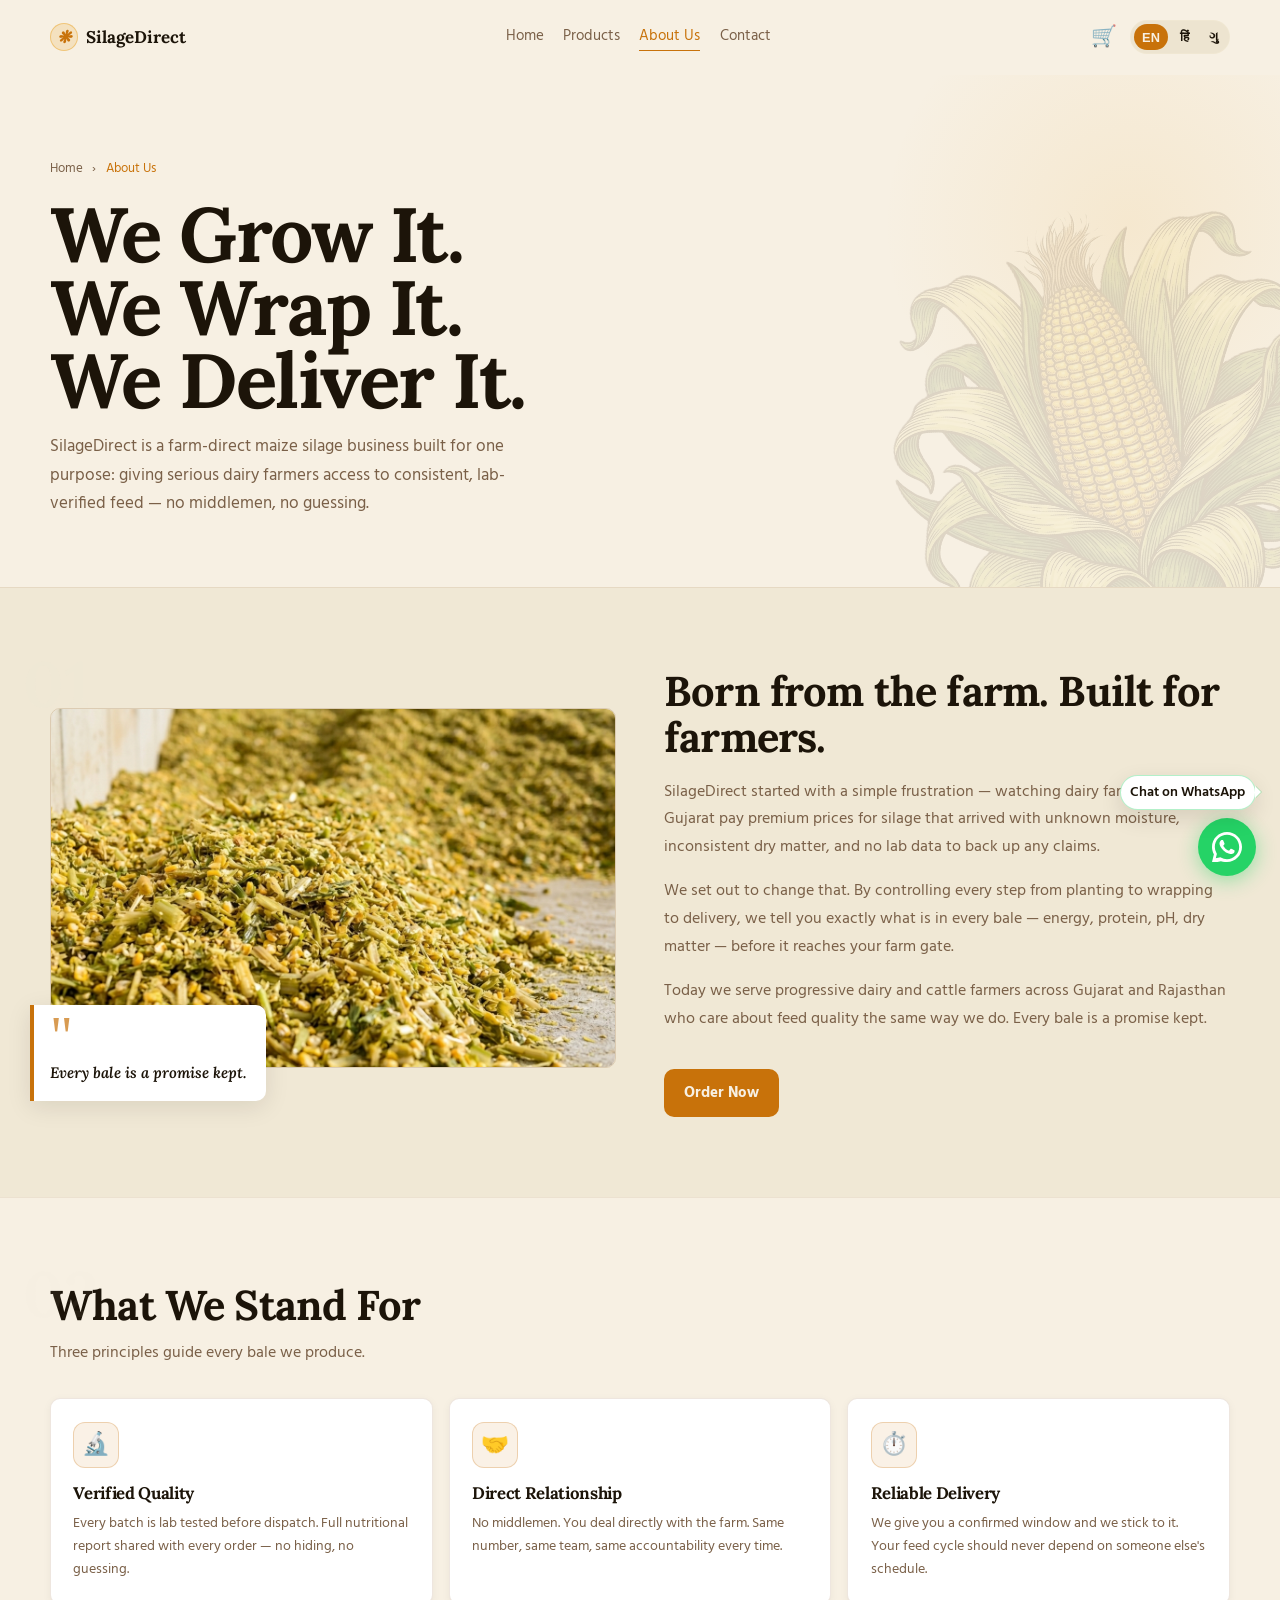
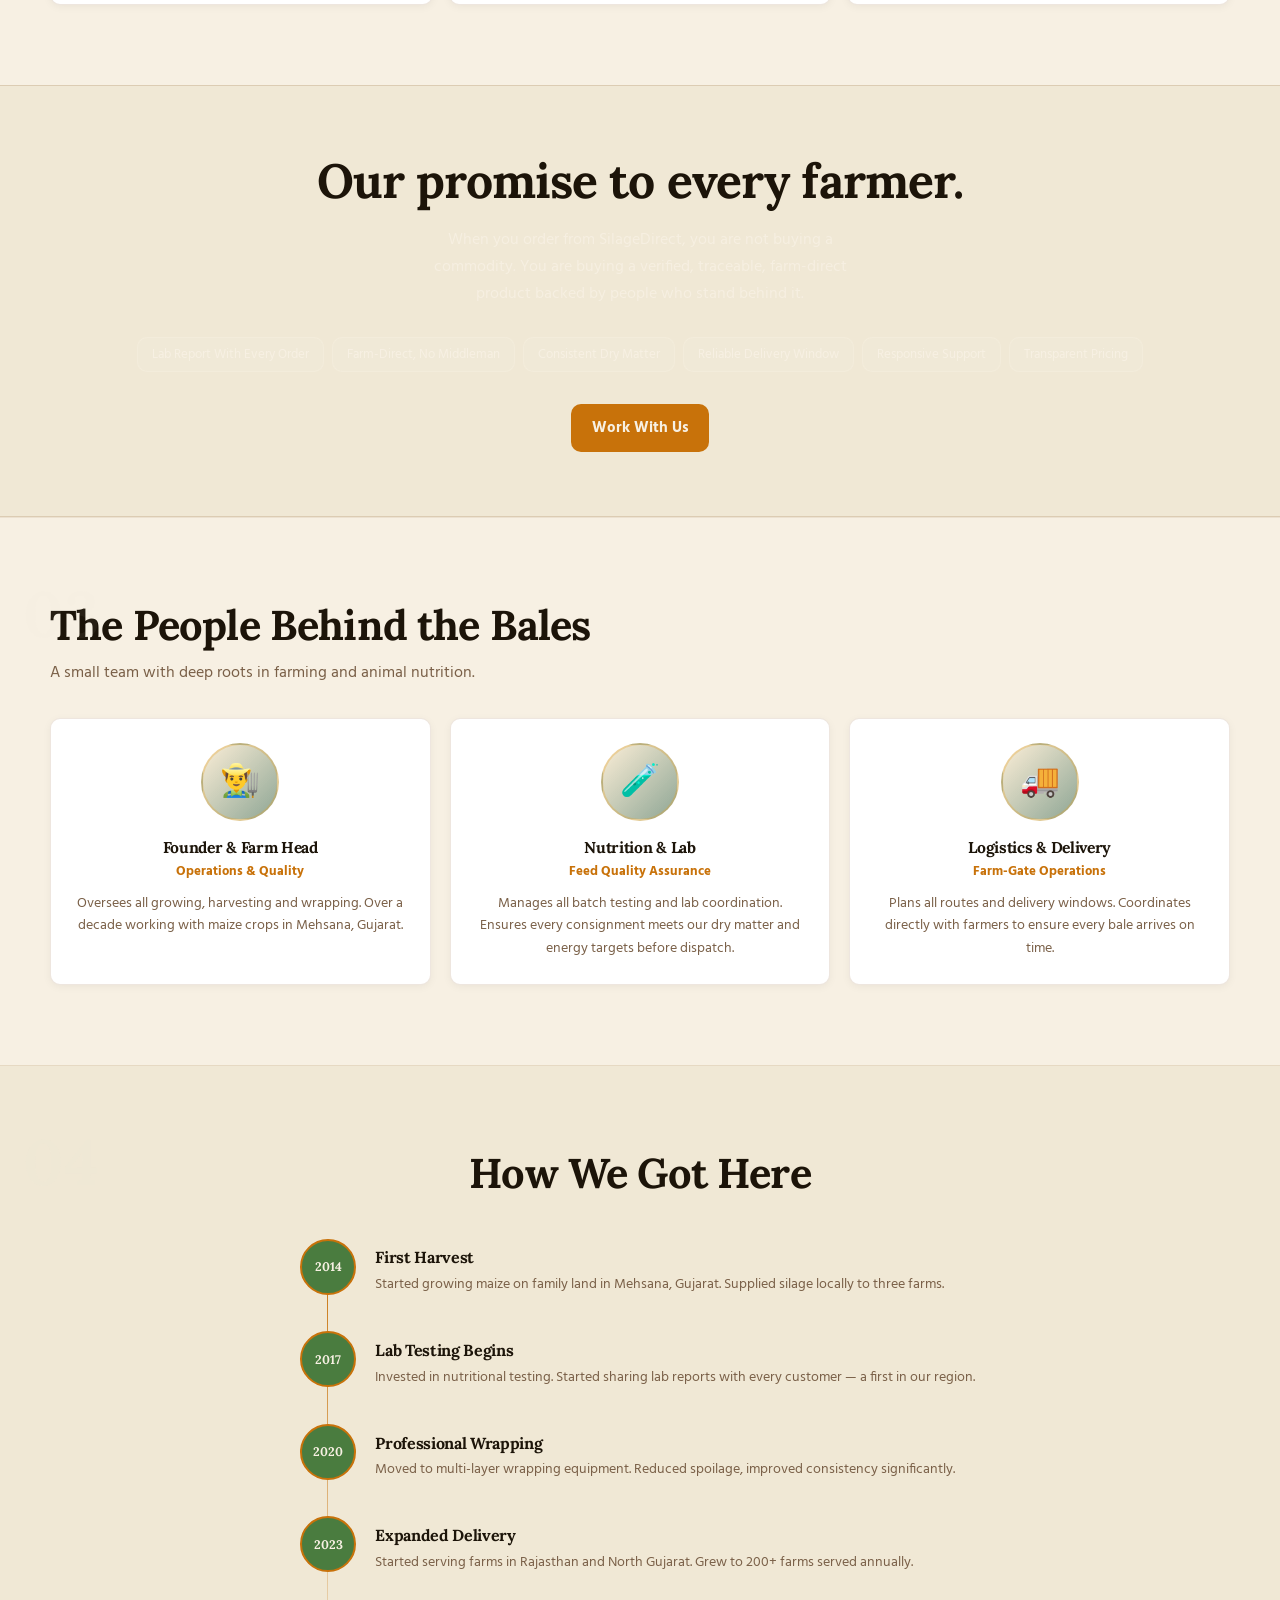
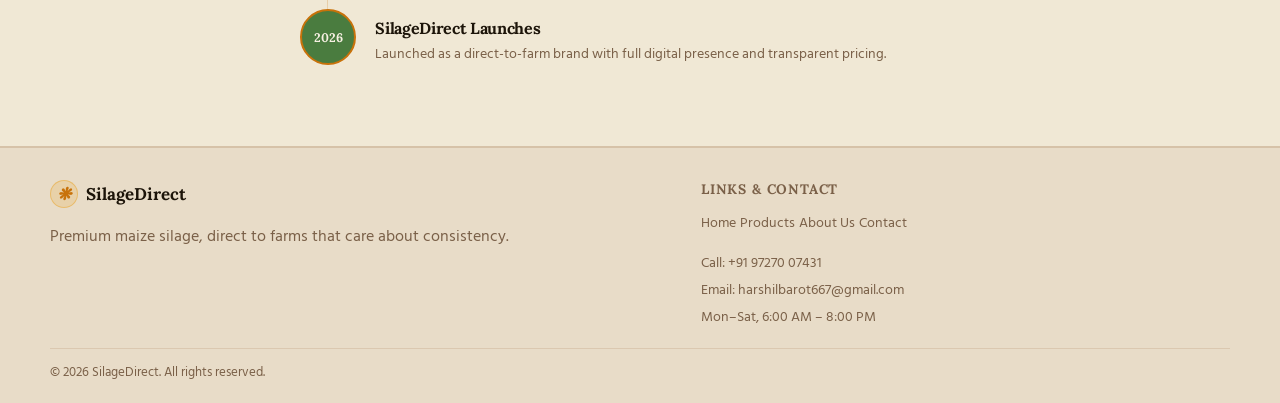
==== about.html @ 014332e2 "Initial commit - SilageDirect Phase 1" ====
﻿<!doctype html>
<html lang="en">
<head>
<meta charset="UTF-8">
<link rel="preconnect" href="https://fonts.googleapis.com">
<link rel="preconnect" href="https://fonts.gstatic.com" crossorigin>
<link href="https://fonts.googleapis.com/css2?family=Lora:wght@500;600;700&family=Hind:wght@400;500;600&family=Hind+Vadodara:wght@400;500;600&display=swap" rel="stylesheet"><meta name="viewport" content="width=device-width,initial-scale=1">
<title>About Us – SilageDirect</title>
<meta name="description" content="Learn about SilageDirect — a farm-direct maize silage brand built for serious dairy farmers in Gujarat and Rajasthan.">
<link rel="icon" type="image/svg+xml" href="data:image/svg+xml,<svg xmlns='http://www.w3.org/2000/svg' viewBox='0 0 32 32'><rect width='32' height='32' rx='8' fill='%236B3A1F'/><text y='24' x='4' font-size='22'>🌾</text></svg>">
<link rel="stylesheet" href="css/about.css">

</head>
<body class="lang-en">

<div class="wa-float">
  <span class="wa-tip-txt" id="wa-tip">Chat on WhatsApp</span>
  <a id="wa-link" href="https://wa.me/919727007431?text=Hi%2C%20I%20want%20to%20order%20maize%20silage%20bales" target="_blank" rel="noopener">
    <button class="wa-btn" aria-label="WhatsApp"><svg viewBox="0 0 24 24"><path d="M17.472 14.382c-.297-.149-1.758-.867-2.03-.967-.273-.099-.471-.148-.67.15-.197.297-.767.966-.94 1.164-.173.199-.347.223-.644.075-.297-.15-1.255-.463-2.39-1.475-.883-.788-1.48-1.761-1.653-2.059-.173-.297-.018-.458.13-.606.134-.133.298-.347.446-.52.149-.174.198-.298.298-.497.099-.198.05-.371-.025-.52-.075-.149-.669-1.612-.916-2.207-.242-.579-.487-.5-.669-.51-.173-.008-.371-.01-.57-.01-.198 0-.52.074-.792.372-.272.297-1.04 1.016-1.04 2.479 0 1.462 1.065 2.875 1.213 3.074.149.198 2.096 3.2 5.077 4.487.709.306 1.262.489 1.694.625.712.227 1.36.195 1.871.118.571-.085 1.758-.719 2.006-1.413.248-.694.248-1.289.173-1.413-.074-.124-.272-.198-.57-.347z"/><path d="M12 0C5.373 0 0 5.373 0 12c0 2.126.553 4.122 1.523 5.855L.057 23.886a.75.75 0 00.917.928l6.167-1.483A11.946 11.946 0 0012 24c6.627 0 12-5.373 12-12S18.627 0 12 0zm0 21.75a9.716 9.716 0 01-4.95-1.355l-.355-.212-3.668.882.924-3.574-.231-.368A9.718 9.718 0 012.25 12C2.25 6.615 6.615 2.25 12 2.25S21.75 6.615 21.75 12 17.385 21.75 12 21.75z"/></svg></button>
  </a>
</div>

<header class="header" id="hdr">
  <div class="container nav">
    <a href="index.html" class="logo"><i>❋</i><span>SilageDirect</span></a>
    <nav class="links">
      <a href="index.html" data-i18n="nav.home"></a>
      <a href="product.html" data-i18n="nav.products"></a>
      <a href="about.html" class="active" data-i18n="nav.about"></a>
      <a href="contact.html" data-i18n="nav.contact"></a>
    </nav>
    <a href="checkout.html" class="cart-icon" id="cart-icon">
      🛒 <span class="cart-badge" id="cart-count">0</span>
    </a>
    <div class="lang" id="lang"><button class="active">EN</button><button>हिं</button><button>ગુ</button></div>
    <button class="nav-toggle" id="nav-toggle" type="button" aria-label="Toggle menu" aria-expanded="false"
      aria-controls="mobile-nav">☰</button>
  </div>
  <nav class="mobile-nav" id="mobile-nav">
    <a href="index.html" data-i18n="nav.home"></a>
    <a href="product.html" data-i18n="nav.products"></a>
    <a href="about.html" class="active" data-i18n="nav.about"></a>
    <a href="contact.html" data-i18n="nav.contact"></a>
  </nav>
</header>

<main>
  <section class="page-hero reveal">
    <img class="about-hero-corn" src="images/Cutout2.png" alt="" aria-hidden="true">
    <div class="container">
      <div class="breadcrumb"><a href="index.html" data-i18n="nav.home"></a>&nbsp;›&nbsp;<span class="cur" data-i18n="nav.about"></span></div>
      <h1 data-i18n="a.h1"></h1>
      <p data-i18n="a.sub"></p>
    </div>
  </section>

  <section class="reveal"><span class="num">01</span>
    <div class="container story-grid">
      <div class="img-wrap">
        <img class="farm-img" src="images/Gemini_Generated_Image_jwi8fnjwi8fnjwi8.png" alt="Maize silage farm">
        <div class="pull-quote">
          <div class="pq-mark">"</div>
          <p class="pq-text" data-i18n="a.quote"></p>
        </div>
      </div>
      <div class="story-text">
        <h2 data-i18n="a.storyT"></h2>
        <p data-i18n="a.s1"></p>
        <p data-i18n="a.s2"></p>
        <p data-i18n="a.s3"></p>
        <a href="contact.html" class="btn primary" style="margin-top:1.2rem" data-i18n="a.storyCta"></a>
      </div>
    </div>
  </section>

  <section class="reveal"><span class="num">02</span>
    <div class="container">
      <div style="margin-bottom:2rem"><h2 style="font-size:clamp(1.7rem,4vw,2.6rem)" data-i18n="a.valT"></h2><p style="color:var(--muted);margin-top:.55rem" data-i18n="a.valS"></p></div>
      <div class="vgrid" id="vals"></div>
    </div>
  </section>

  <section class="promise-band reveal">
    <div class="container">
      <h2 data-i18n="a.promT"></h2>
      <p data-i18n="a.promS"></p>
      <div class="pills" id="pills"></div>
      <a href="contact.html" class="btn primary" data-i18n="a.promCta"></a>
    </div>
  </section>

  <section class="reveal"><span class="num">03</span>
    <div class="container">
      <div style="margin-bottom:2rem"><h2 style="font-size:clamp(1.7rem,4vw,2.6rem)" data-i18n="a.teamT"></h2><p style="color:var(--muted);margin-top:.55rem" data-i18n="a.teamS"></p></div>
      <div class="tgrid" id="team"></div>
    </div>
  </section>

  <section class="reveal"><span class="num">04</span>
    <div class="container">
      <div style="margin-bottom:2.5rem;text-align:center"><h2 style="font-size:clamp(1.7rem,4vw,2.6rem)" data-i18n="a.milT"></h2></div>
      <div class="tl-wrap" id="tl"></div>
    </div>
  </section>
</main>

<footer class="reveal">
  <div class="container fgrid">
    <div><a href="index.html" class="logo"><i>❋</i><span>SilageDirect</span></a><p class="ftag" data-i18n="f.tag"></p></div>
    <div>
      <h4 style="font-family:var(--h);font-size:.86rem;color:var(--muted);text-transform:uppercase;letter-spacing:.06em;margin:0 0 .7rem" data-i18n="f.t"></h4>
      <div class="flinks">
        <a href="index.html" data-i18n="nav.home"></a>
        <a href="product.html" data-i18n="nav.products"></a>
        <a href="about.html" data-i18n="nav.about"></a>
        <a href="contact.html" data-i18n="nav.contact"></a>
      </div>
      <div class="fct" style="margin-top:1rem">
        <a href="tel:+919727007431" data-i18n="f.call"></a>
        <a href="mailto:harshilbarot667@gmail.com" data-i18n="f.mail"></a>
        <span data-i18n="f.h"></span>
      </div>
    </div>
  </div>
  <div class="container copy" data-i18n="f.c"></div>
</footer>

<script type="module" src="js/cart.js"></script>
<script type="module" src="js/about.js"></script>
</body>
</html>
---- css/about.css ----
:root {
  --bg: #F7F0E3;
  --lime: #C8720A;
  --cream: #1C1409;
  --forest: #4A7C3F;
  --card: #EDE4D0;
  --muted: #7A6048;
  --line: rgba(139,90,43,.2);
  --h: "Lora", serif;
  --b: "Hind", sans-serif;
}
body.lang-hi { --b: "Hind", sans-serif; --h: "Hind", sans-serif; }
body.lang-gu { --b: "Hind Vadodara", sans-serif; --h: "Hind Vadodara", sans-serif; }
html, body {
  margin: 0;
  background: var(--bg);
  color: var(--cream);
  font-family: var(--b);
  scroll-behavior: smooth;
}
*{box-sizing:border-box}h1,h2,h3{font-family:var(--h);margin:0;letter-spacing:-.02em}a{text-decoration:none;color:inherit}
.container{width:min(1180px,calc(100% - 2rem));margin:auto}
.header{position:sticky;top:0;z-index:40;border-bottom:1px solid transparent;transition:.25s}
.header.scrolled { background: rgba(247,240,227,.95); backdrop-filter: none; border-color: rgba(139,90,43,.2); box-shadow: 0 2px 12px rgba(28,20,9,.08); }
.nav{min-height:74px;display:grid;grid-template-columns:auto 1fr auto auto;gap:.8rem;align-items:center}
.logo{display:flex;gap:.5rem;align-items:center;font:700 1.06rem var(--h)}
.logo i{width:28px;height:28px;border-radius:50%;display:grid;place-items:center;background:rgba(232,160,32,.18);border:1px solid rgba(232,160,32,.45);color:var(--lime)}
.links{display:flex;justify-content:center;gap:1.2rem;color:var(--muted);font-size:.94rem}
.links a:hover{color:var(--lime)}.links a.active{color:var(--lime);border-bottom:1px solid var(--lime);padding-bottom:2px}
.lang{display:flex;gap:.2rem;padding:.2rem;border:1px solid rgba(250,240,215,.2);border-radius:999px;background: var(--card)}
.lang button{border:0;background:transparent;color:var(--cream);font-weight:700;font-size:.8rem;padding:.32rem .52rem;border-radius:999px;cursor:pointer}
.lang .active{background:var(--lime);color:var(--bg)}
.nav-toggle{display:none;border:1px solid rgba(139,90,43,.2);background:rgba(255,255,255,.04);color:#1C1409;width:40px;height:40px;border-radius:8px;cursor:pointer;font-size:1.2rem;line-height:1}
.mobile-nav {
  display: none;
  background: rgba(247,240,227,.98);
  border-top: 2px solid rgba(139,90,43,.15);
  box-shadow: 0 8px 20px rgba(28,20,9,.1);
}

.btn{border-radius: 10px;padding:.7rem 1.2rem;font-weight:700;border:1px solid transparent;display:inline-flex;gap:.3rem;align-items:center;transition:.22s;cursor:pointer;font-family:var(--b);font-size:.95rem}
.btn.primary{background:var(--lime);color:var(--bg)}.btn.primary:hover{background:transparent;color:var(--lime);border-color:var(--lime)}
.btn.wa{background:#25D366;color:#fff;border-color:#25D366}.btn.wa:hover{background:transparent;color:#25D366}
section{padding:5rem 0;position:relative}
section + section{border-top:1px solid rgba(139,90,43,.1)}
section:not(.page-hero):not(.cta-band):nth-child(even){background:#F0E8D5}
section:not(.page-hero):not(.cta-band):nth-child(odd){background:var(--bg)}
section.page-hero + section{border-top:1px solid rgba(139,90,43,.1)}
section.cta-band{border-top:0;border-bottom:0}
.reveal{opacity:0;transform:translateY(24px);transition:opacity .6s,transform .6s}.reveal.in{opacity:1;transform:none}
.fade{opacity:.2;transition:opacity .3s}
.num{position:absolute;left:max(.5rem,calc((100vw - 1180px)/2 - 1.7rem));top:4rem;color:rgba(245,237,214,.06);font:700 clamp(2rem,5vw,4.5rem)/1 var(--h)}
.breadcrumb{display:flex;gap:.4rem;align-items:center;color:var(--muted);font-size:.84rem;margin-bottom:1.2rem}
.breadcrumb a:hover{color:var(--lime)}.breadcrumb .cur{color:var(--lime)}

/* HERO */
.page-hero{padding:5.2rem 0 3.2rem;overflow:hidden;position:relative}
.page-hero::after{content:"";position:absolute;right:-100px;top:-100px;width:500px;height:500px;border-radius:50%;background:radial-gradient(circle,rgba(232,160,32,.1),transparent 70%);pointer-events:none}
.page-hero .container{position:relative;z-index:2}
.page-hero h1{font-size:clamp(2.8rem,6vw,5rem);line-height:.95;max-width:14ch;white-space:pre-line}
.page-hero h1 em{color:var(--lime);font-style:normal}
.page-hero p{margin-top:1rem;color:var(--muted);max-width:54ch;line-height:1.7;font-size:1.05rem}
.about-hero-corn{
  position:absolute;
  right:-90px;
  bottom:-110px;
  width:520px;
  height:520px;
  object-fit:contain;
  opacity:.14;
  transform:rotate(-16deg);
  pointer-events:none;
  z-index:1;
}

/* STORY */
.story-grid{display:grid;grid-template-columns:1fr 1fr;gap:3rem;align-items:center}
.farm-img{width:100%;height:360px;object-fit:cover;border-radius: 10px;border:1px solid var(--line)}
.img-wrap{position:relative}

/* Pull Quote */
.pull-quote {
  position: absolute;
  bottom: -24px;
  left: -20px;
  background: #fff;
  border-left: 4px solid #C8720A;
  border-radius: 0 10px 10px 0;
  padding: 1rem 1.2rem 1rem 1rem;
  max-width: 260px;
  box-shadow: 0 6px 24px rgba(28,20,9,.1);
}

.pq-mark {
  font-family: Georgia, serif;
  font-size: 3.5rem;
  color: #C8720A;
  line-height: .6;
  margin-bottom: .5rem;
  opacity: .7;
}

.pq-text {
  font-family: var(--h);
  font-size: .95rem;
  font-weight: 600;
  color: #1C1409;
  line-height: 1.5;
  margin: 0;
  font-style: italic;
}
.story-text h2{font-size:clamp(1.8rem,3.5vw,2.6rem);line-height:1.1;margin-bottom:1.2rem}
.story-text h2 em{color:var(--lime);font-style:normal}
.story-text p{color:var(--muted);line-height:1.8;margin-bottom:1rem;font-size:.97rem}

/* VALUES */
.vgrid{display:grid;grid-template-columns:repeat(3,1fr);gap:1rem}
.vcard{background:#fff;border:1px solid rgba(139,90,43,.15);box-shadow:0 2px 8px rgba(28,20,9,.05);border-radius: 10px;padding:1.4rem;transition:.22s}
.vcard:hover { border-color: var(--lime); }
.vicon{width:46px;height:46px;border-radius:12px;background:rgba(200,114,10,.1);border:1px solid rgba(200,114,10,.25);display:grid;place-items:center;font-size:1.4rem;margin-bottom:.9rem}
.vcard h3{font-size:1.05rem;margin-bottom:.5rem}
.vcard p{color:var(--muted);font-size:.9rem;line-height:1.6;margin:0}

/* PROMISE */
.promise-band{background:#4A7C3F;border-top:1px solid var(--line);border-bottom:1px solid var(--line);padding:4rem 0;text-align:center}
.promise-band h2{font-size:clamp(1.8rem,4vw,3rem);margin:0 auto 1rem}
.promise-band h2 em{color:var(--lime);font-style:normal}
.promise-band p { color: rgba(247,240,227,.85); max-width: 50ch; margin: 0 auto 1.8rem; line-height: 1.7; }
.pills{display:flex;flex-wrap:wrap;gap:.55rem;justify-content:center;margin-bottom:2rem}
.pill{padding:.38rem .85rem;border-radius: 10px;border:1px solid rgba(247,240,227,.3);color:#F7F0E3;font-size:.83rem;background:rgba(247,240,227,.12)}

/* TEAM */
.tgrid{display:grid;grid-template-columns:repeat(3,1fr);gap:1.2rem}
.tcard{background:#fff;border:1px solid rgba(139,90,43,.15);box-shadow:0 2px 8px rgba(28,20,9,.05);border-radius: 10px;padding:1.5rem;text-align:center;transition:.22s}
.tcard:hover { border-color: var(--lime); }
.avatar{width:78px;height:78px;border-radius:50%;margin:0 auto 1rem;display:grid;place-items:center;font-size:2rem;background:linear-gradient(135deg,rgba(232,160,32,.18),rgba(30,77,43,.5));border:2px solid rgba(232,160,32,.3)}
.tcard h3{font-size:.98rem;margin-bottom:.25rem}
.tcard .role{color:var(--lime);font-size:.8rem;font-weight:700;margin-bottom:.7rem}
.tcard p{color:var(--muted);font-size:.86rem;line-height:1.6;margin:0}

/* TIMELINE */
.tl-wrap{max-width:680px;margin:0 auto;position:relative}
.tl-wrap::before{content:"";position:absolute;left:27px;top:8px;bottom:8px;width:1px;background:linear-gradient(to bottom,var(--lime),rgba(200,114,10,.1))}
.titem{display:grid;grid-template-columns:56px 1fr;gap:1.2rem;padding-bottom:2.2rem}
.titem:last-child{padding-bottom:0}
.tyear{width:56px;height:56px;border-radius:50%;background:#4A7C3F;border:2px solid var(--lime);display:grid;place-items:center;font:700 .78rem/1.2 var(--h);color:#F7F0E3;position:relative;z-index:1;text-align:center}
.tcontent{padding-top:.55rem}
.tcontent h3{font-size:1rem;margin-bottom:.35rem}
.tcontent p{color:var(--muted);font-size:.9rem;line-height:1.6;margin:0}

/* WA FLOAT */
.wa-float{position:fixed;bottom:1.5rem;right:1.5rem;z-index:999;display:flex;flex-direction:column;align-items:flex-end;gap:.5rem}
.wa-btn{width:58px;height:58px;border-radius:50%;background:#25D366;border:none;cursor:pointer;display:grid;place-items:center;box-shadow:0 4px 20px rgba(37,211,102,.45);transition:.25s;animation:pulse-wa 2.5s ease infinite}
.wa-btn:hover{transform:scale(1.1);box-shadow:0 6px 28px rgba(37,211,102,.65)}
.wa-btn svg{width:30px;height:30px;fill:#fff}
.wa-tip-txt{
  background:#ffffff;
  color:#1C1409;
  border:1px solid rgba(37,211,102,.35);
  box-shadow:0 8px 22px rgba(28,20,9,.12);
  padding:.38rem .6rem;
  border-radius:999px;
  font-size:.85rem;
  font-weight:600;
  position:relative;
}
.wa-tip-txt::after{
  content:"";
  position:absolute;
  right:-6px;
  top:50%;
  transform:translateY(-50%);
  border-width:6px 0 6px 6px;
  border-style:solid;
  border-color:transparent transparent transparent #ffffff;
  filter:drop-shadow(1px 0 0 rgba(37,211,102,.35));
}
.wa-float:hover .wa-tip-txt{background:#f3fff7;border-color:rgba(37,211,102,.55)}
@keyframes pulse-wa{0%,100%{box-shadow:0 4px 20px rgba(37,211,102,.45)}50%{box-shadow:0 4px 28px rgba(37,211,102,.75),0 0 0 8px rgba(37,211,102,.1)}}

/* FOOTER */
footer { border-top: 2px solid rgba(139,90,43,.2); background: #E8DCC8; padding-top: 2rem; }
footer .logo { color: #1C1409; }
footer h3, footer h4 { color: #1C1409; }
.fgrid{display:grid;grid-template-columns:1.2fr 1fr;gap:1rem;padding-bottom:1.2rem}
.ftag, .tag{color:var(--muted)}
.flinks a, .fl a, .fct a, .fct span, .ct a, .ct span{color:var(--muted);font-size:.9rem}
.flinks a:hover, .fl a:hover, .fct a:hover, .ct a:hover{color:var(--lime)}
.fct{margin-top:.7rem;display:grid;gap:.25rem}
.copy{color:var(--muted);border-top:1px solid rgba(139,90,43,.15);font-size:.83rem;padding:.85rem 0 1.2rem}

@media(max-width:980px){
  .nav{grid-template-columns:auto 1fr auto auto}
  .links{display:none}
  .nav-toggle{display:grid;place-items:center}
  .mobile-nav.open{display:grid;gap:.2rem;padding:.4rem 1rem .9rem}
  .mobile-nav a{padding:.7rem .2rem;color:#7A6048;border-bottom:1px solid rgba(139,90,43,.12);text-decoration:none;display:block}
  .mobile-nav a.active{color:var(--lime)}
  section{padding:3.5rem 0}
  .page-hero{padding:4.2rem 0 2.6rem}
  .about-hero-corn{width:360px;height:360px;right:-60px;bottom:-90px;opacity:.1;transform:rotate(-12deg)}
  .num{display:none}
  .story-grid,.vgrid,.tgrid,.fgrid{grid-template-columns:1fr}
  .pull-quote {
    position: static;
    display: inline-flex;
    flex-direction: column;
    margin-top: 1.2rem;
    max-width: 100%;
    border-radius: 0 8px 8px 0;
  }
  .farm-img{height:240px}
}
/* Cart Icon */
.cart-icon{position:relative;display:flex;align-items:center;font-size:1.3rem;color:#1C1409;transition:.2s;text-decoration:none}
.cart-icon:hover{color:var(--lime)}
.cart-badge{position:absolute;top:-8px;right:-10px;background:var(--lime);color:#F7F0E3;font-size:.65rem;font-weight:700;width:18px;height:18px;border-radius:50%;display:none;place-items:center;font-family:var(--h);line-height:1;text-align:center}
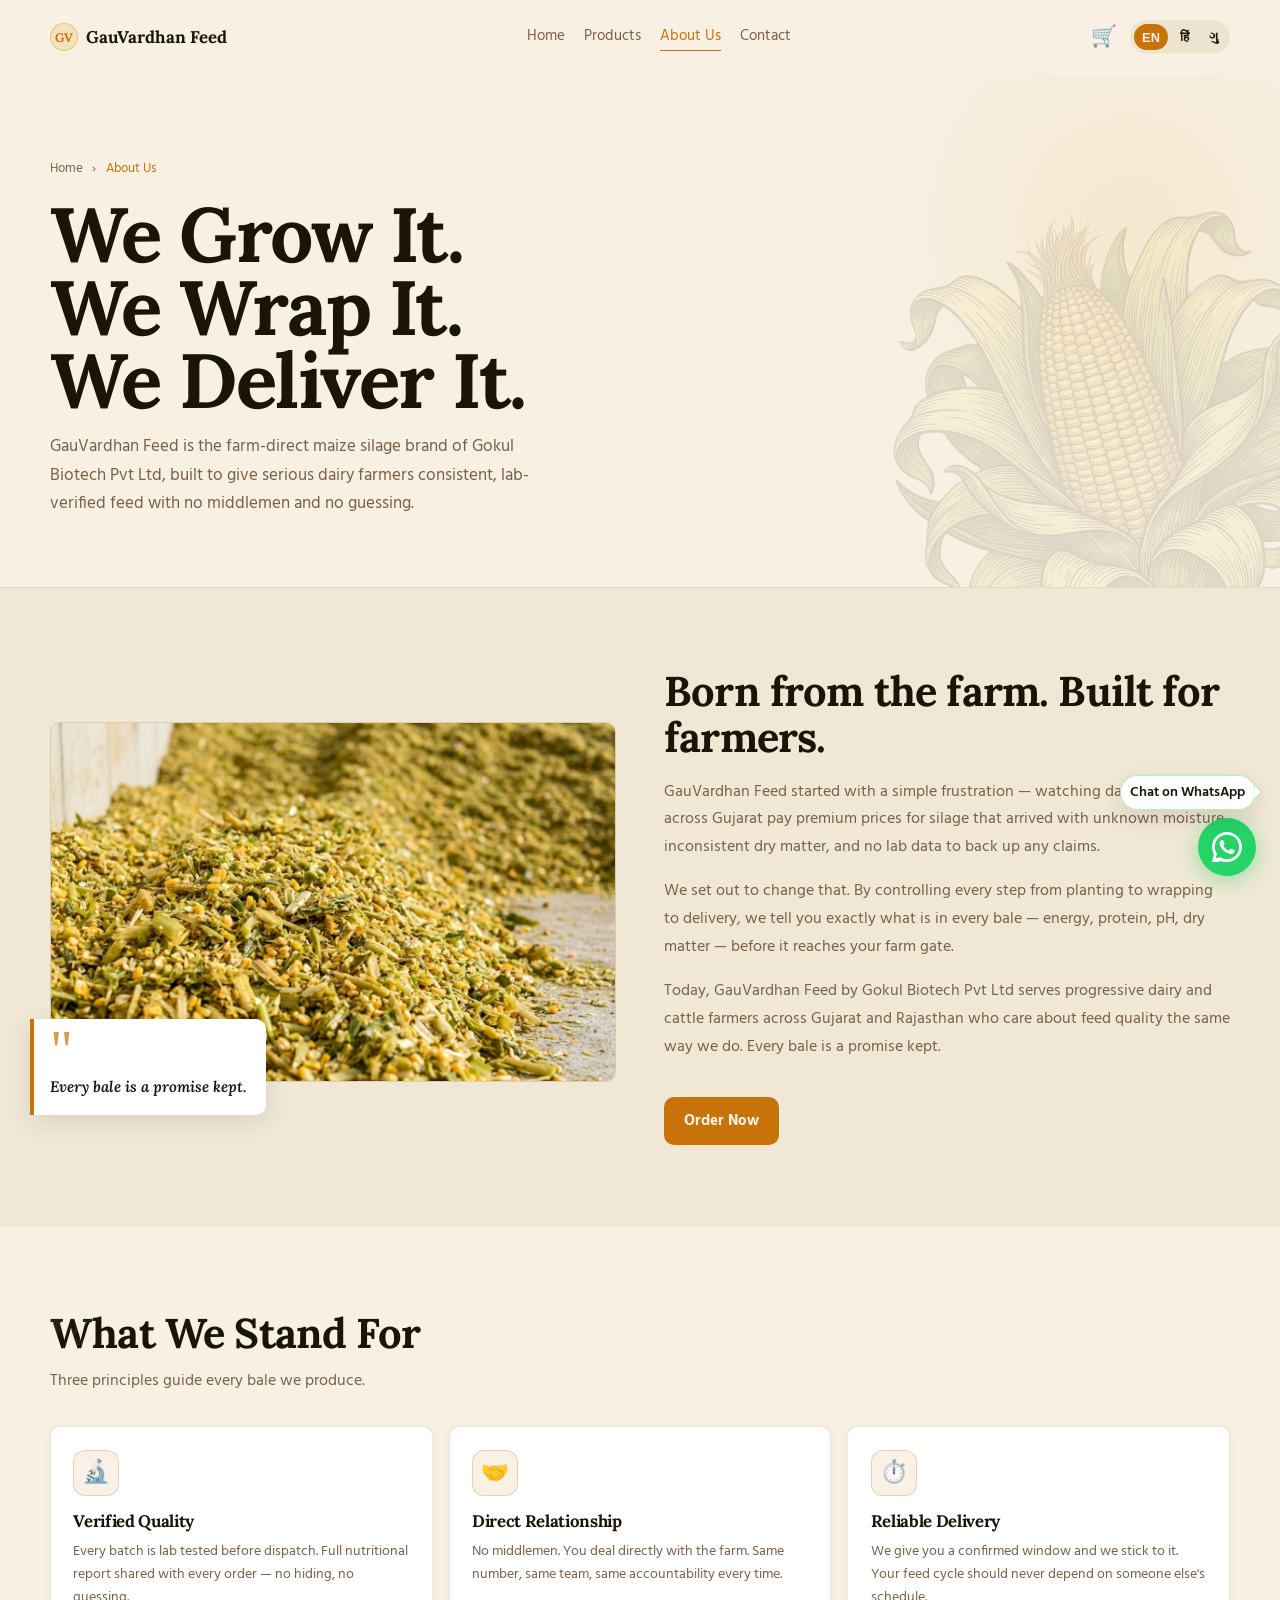
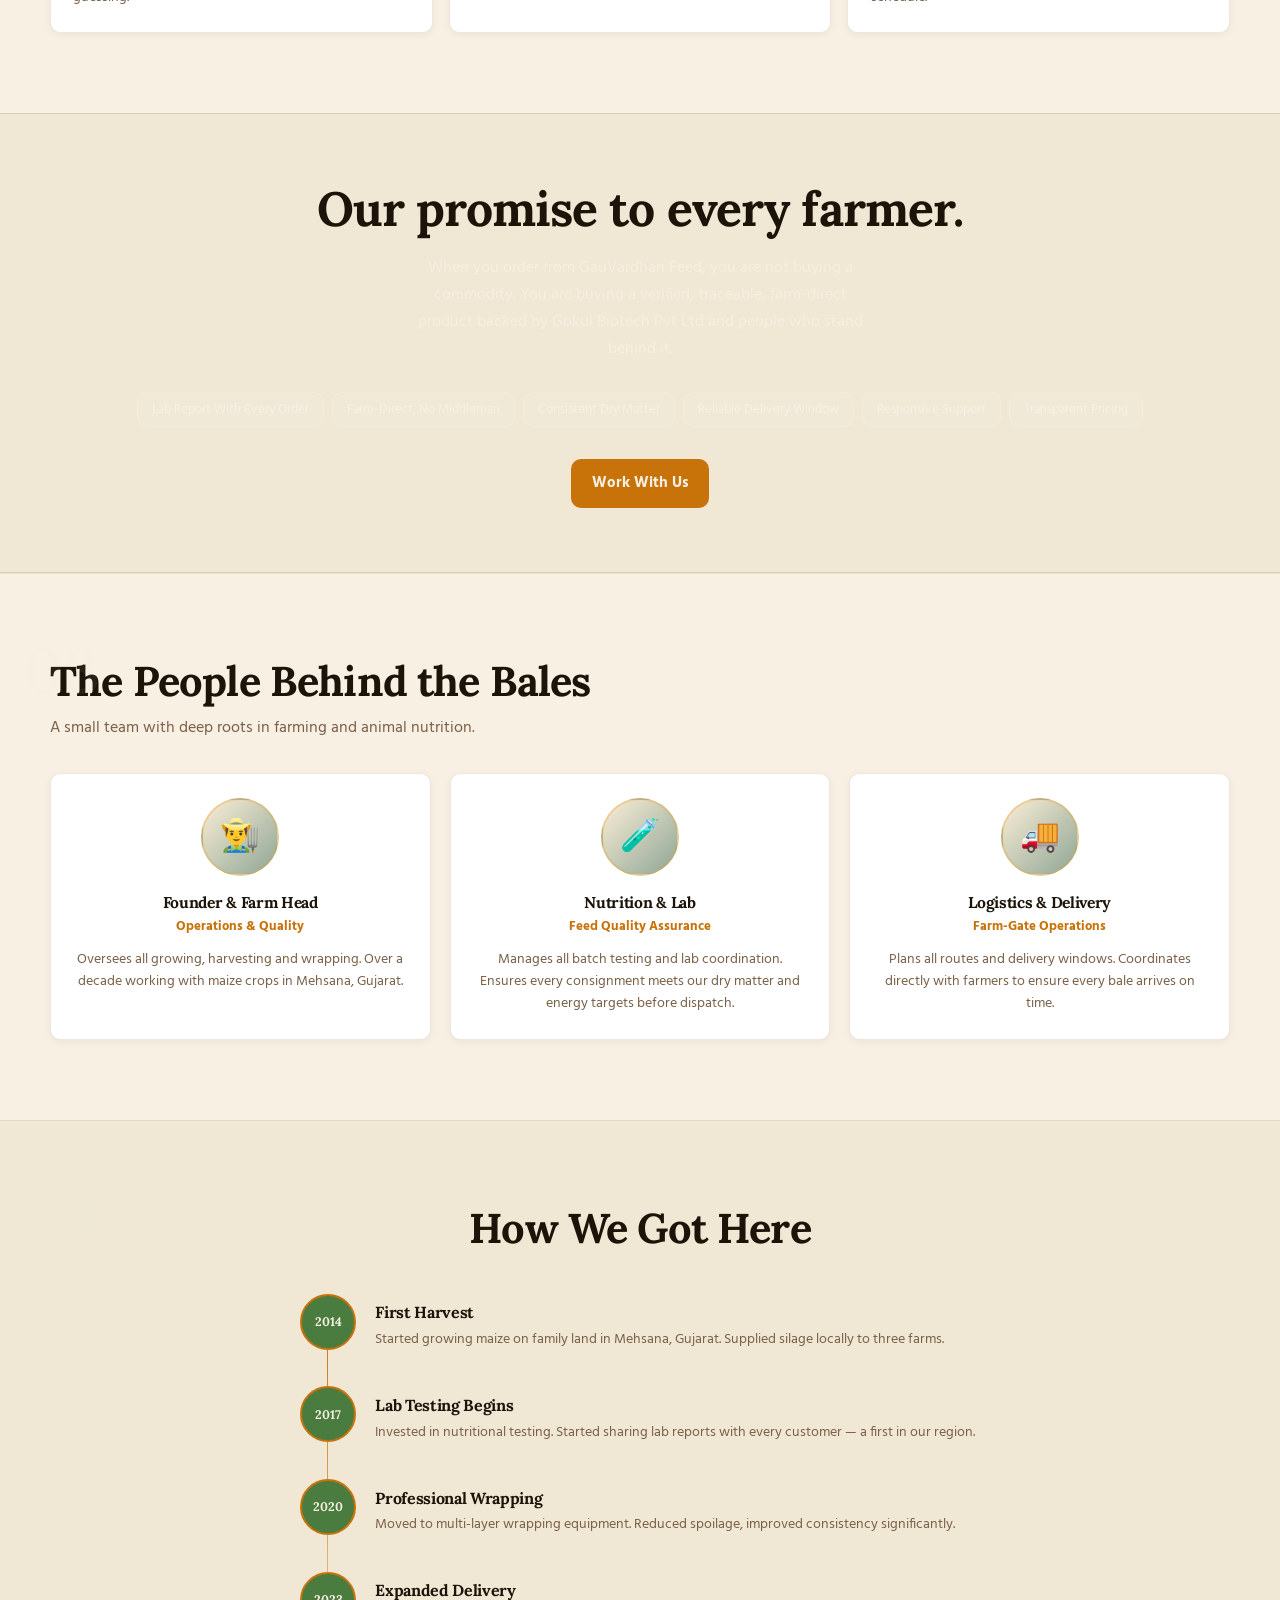
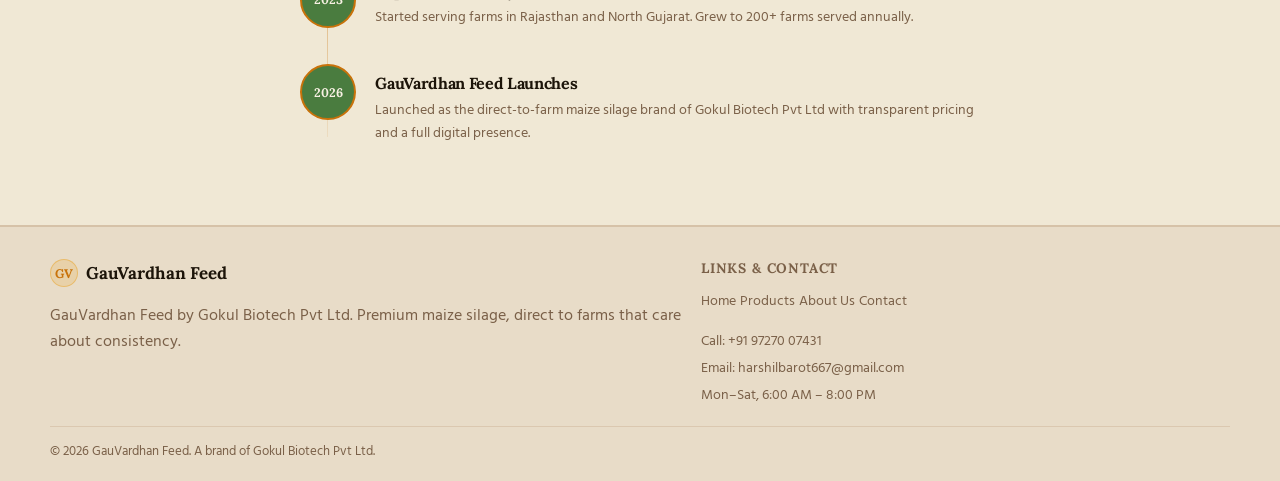
==== commit 1c02fd8d: "Remove Vite - keeping pure static HTML/CSS/JS" ====
--- a/about.html
+++ b/about.html
@@ -5,9 +5,9 @@
 <link rel="preconnect" href="https://fonts.googleapis.com">
 <link rel="preconnect" href="https://fonts.gstatic.com" crossorigin>
 <link href="https://fonts.googleapis.com/css2?family=Lora:wght@500;600;700&family=Hind:wght@400;500;600&family=Hind+Vadodara:wght@400;500;600&display=swap" rel="stylesheet"><meta name="viewport" content="width=device-width,initial-scale=1">
-<title>About Us – SilageDirect</title>
-<meta name="description" content="Learn about SilageDirect — a farm-direct maize silage brand built for serious dairy farmers in Gujarat and Rajasthan.">
-<link rel="icon" type="image/svg+xml" href="data:image/svg+xml,<svg xmlns='http://www.w3.org/2000/svg' viewBox='0 0 32 32'><rect width='32' height='32' rx='8' fill='%236B3A1F'/><text y='24' x='4' font-size='22'>🌾</text></svg>">
+<title>About Us – GauVardhan Feed</title>
+<meta name="description" content="Learn about GauVardhan Feed by Gokul Biotech Pvt Ltd — a farm-direct maize silage brand built for serious dairy farmers in Gujarat and Rajasthan.">
+<link rel="icon" type="image/svg+xml" href="data:image/svg+xml,<svg xmlns='http://www.w3.org/2000/svg' viewBox='0 0 32 32'><rect width='32' height='32' rx='8' fill='%236B3A1F'/><text y='22' x='4' font-size='16'>GV</text></svg>">
 <link rel="stylesheet" href="css/about.css">
 
 </head>
@@ -22,7 +22,7 @@
 
 <header class="header" id="hdr">
   <div class="container nav">
-    <a href="index.html" class="logo"><i>❋</i><span>SilageDirect</span></a>
+    <a href="index.html" class="logo"><i>GV</i><span>GauVardhan Feed</span></a>
     <nav class="links">
       <a href="index.html" data-i18n="nav.home"></a>
       <a href="product.html" data-i18n="nav.products"></a>
@@ -106,7 +106,7 @@
 
 <footer class="reveal">
   <div class="container fgrid">
-    <div><a href="index.html" class="logo"><i>❋</i><span>SilageDirect</span></a><p class="ftag" data-i18n="f.tag"></p></div>
+    <div><a href="index.html" class="logo"><i>GV</i><span>GauVardhan Feed</span></a><p class="ftag" data-i18n="f.tag"></p></div>
     <div>
       <h4 style="font-family:var(--h);font-size:.86rem;color:var(--muted);text-transform:uppercase;letter-spacing:.06em;margin:0 0 .7rem" data-i18n="f.t"></h4>
       <div class="flinks">
--- a/css/about.css
+++ b/css/about.css
@@ -24,7 +24,7 @@
 .header.scrolled { background: rgba(247,240,227,.95); backdrop-filter: none; border-color: rgba(139,90,43,.2); box-shadow: 0 2px 12px rgba(28,20,9,.08); }
 .nav{min-height:74px;display:grid;grid-template-columns:auto 1fr auto auto;gap:.8rem;align-items:center}
 .logo{display:flex;gap:.5rem;align-items:center;font:700 1.06rem var(--h)}
-.logo i{width:28px;height:28px;border-radius:50%;display:grid;place-items:center;background:rgba(232,160,32,.18);border:1px solid rgba(232,160,32,.45);color:var(--lime)}
+.logo i{width:28px;height:28px;border-radius:50%;display:grid;place-items:center;background:rgba(232,160,32,.18);border:1px solid rgba(232,160,32,.45);color:var(--lime);font-style:normal;font-size:.78rem}
 .links{display:flex;justify-content:center;gap:1.2rem;color:var(--muted);font-size:.94rem}
 .links a:hover{color:var(--lime)}.links a.active{color:var(--lime);border-bottom:1px solid var(--lime);padding-bottom:2px}
 .lang{display:flex;gap:.2rem;padding:.2rem;border:1px solid rgba(250,240,215,.2);border-radius:999px;background: var(--card)}
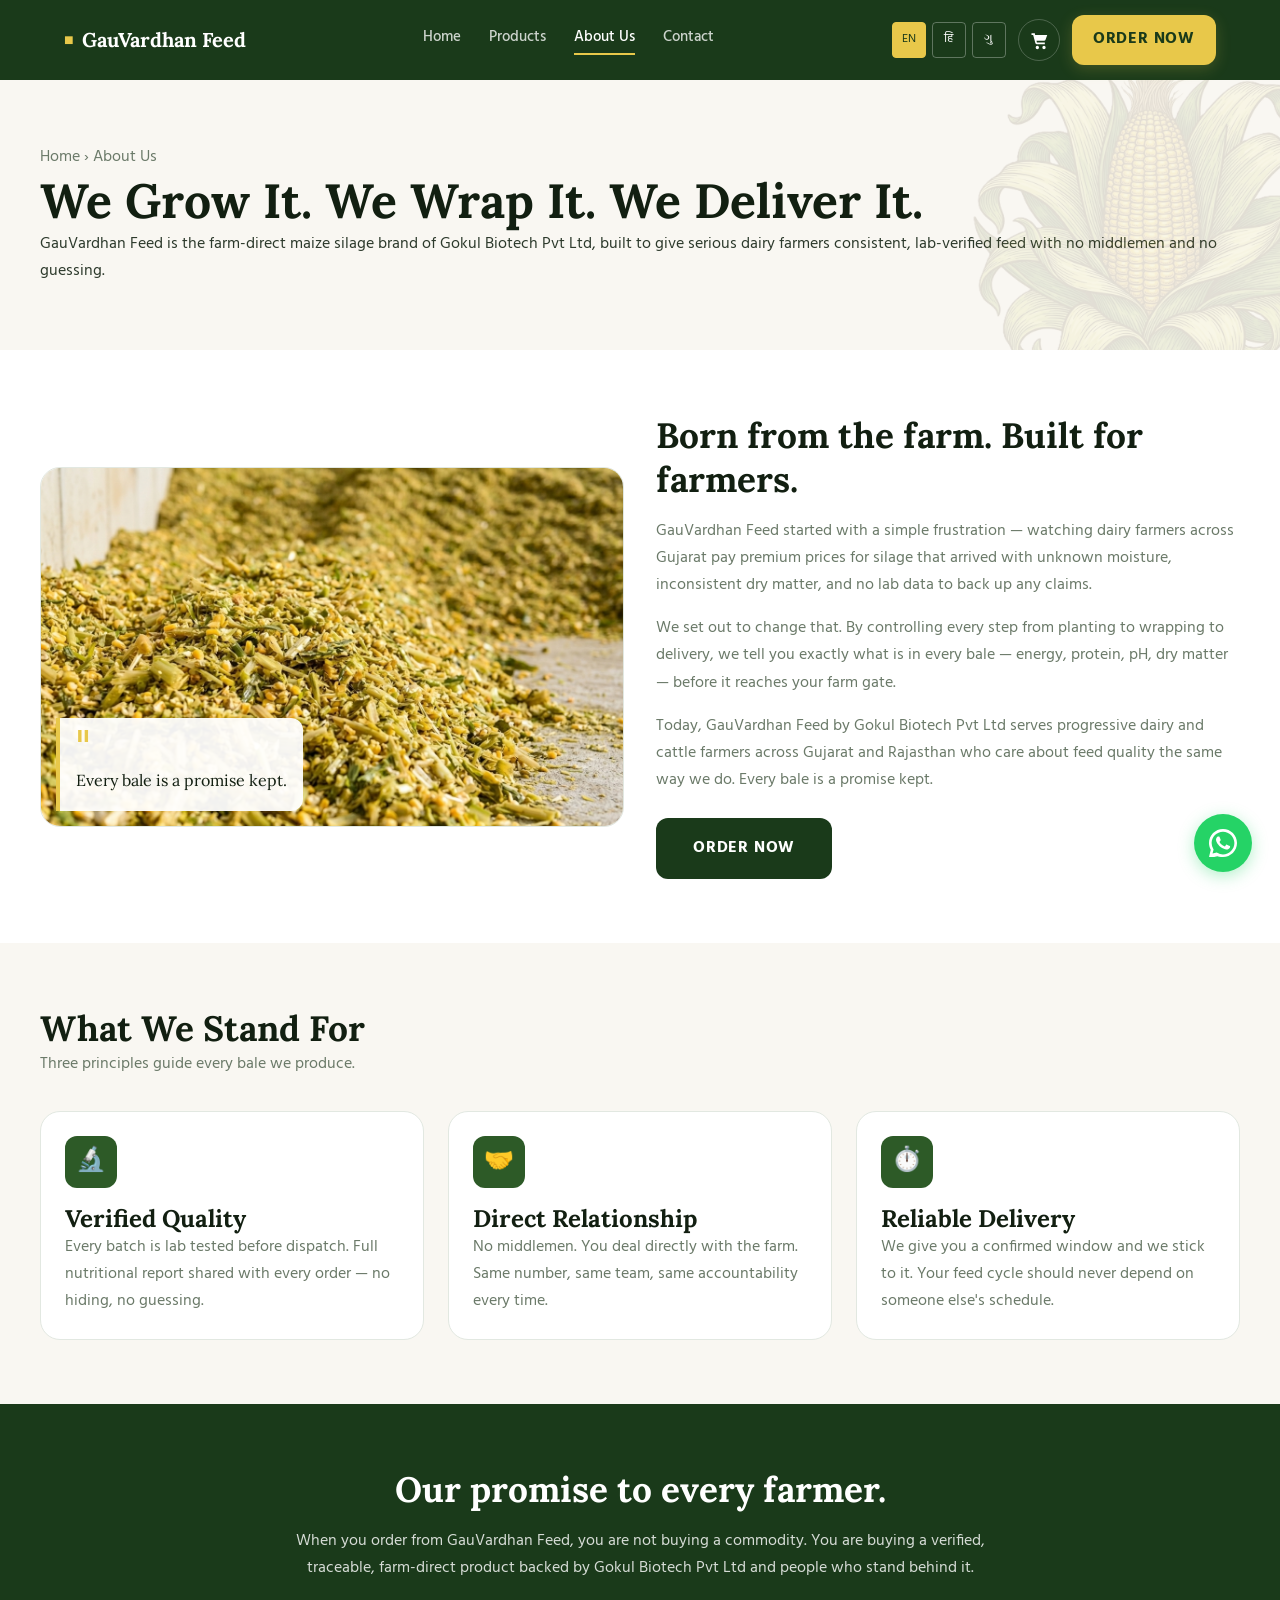
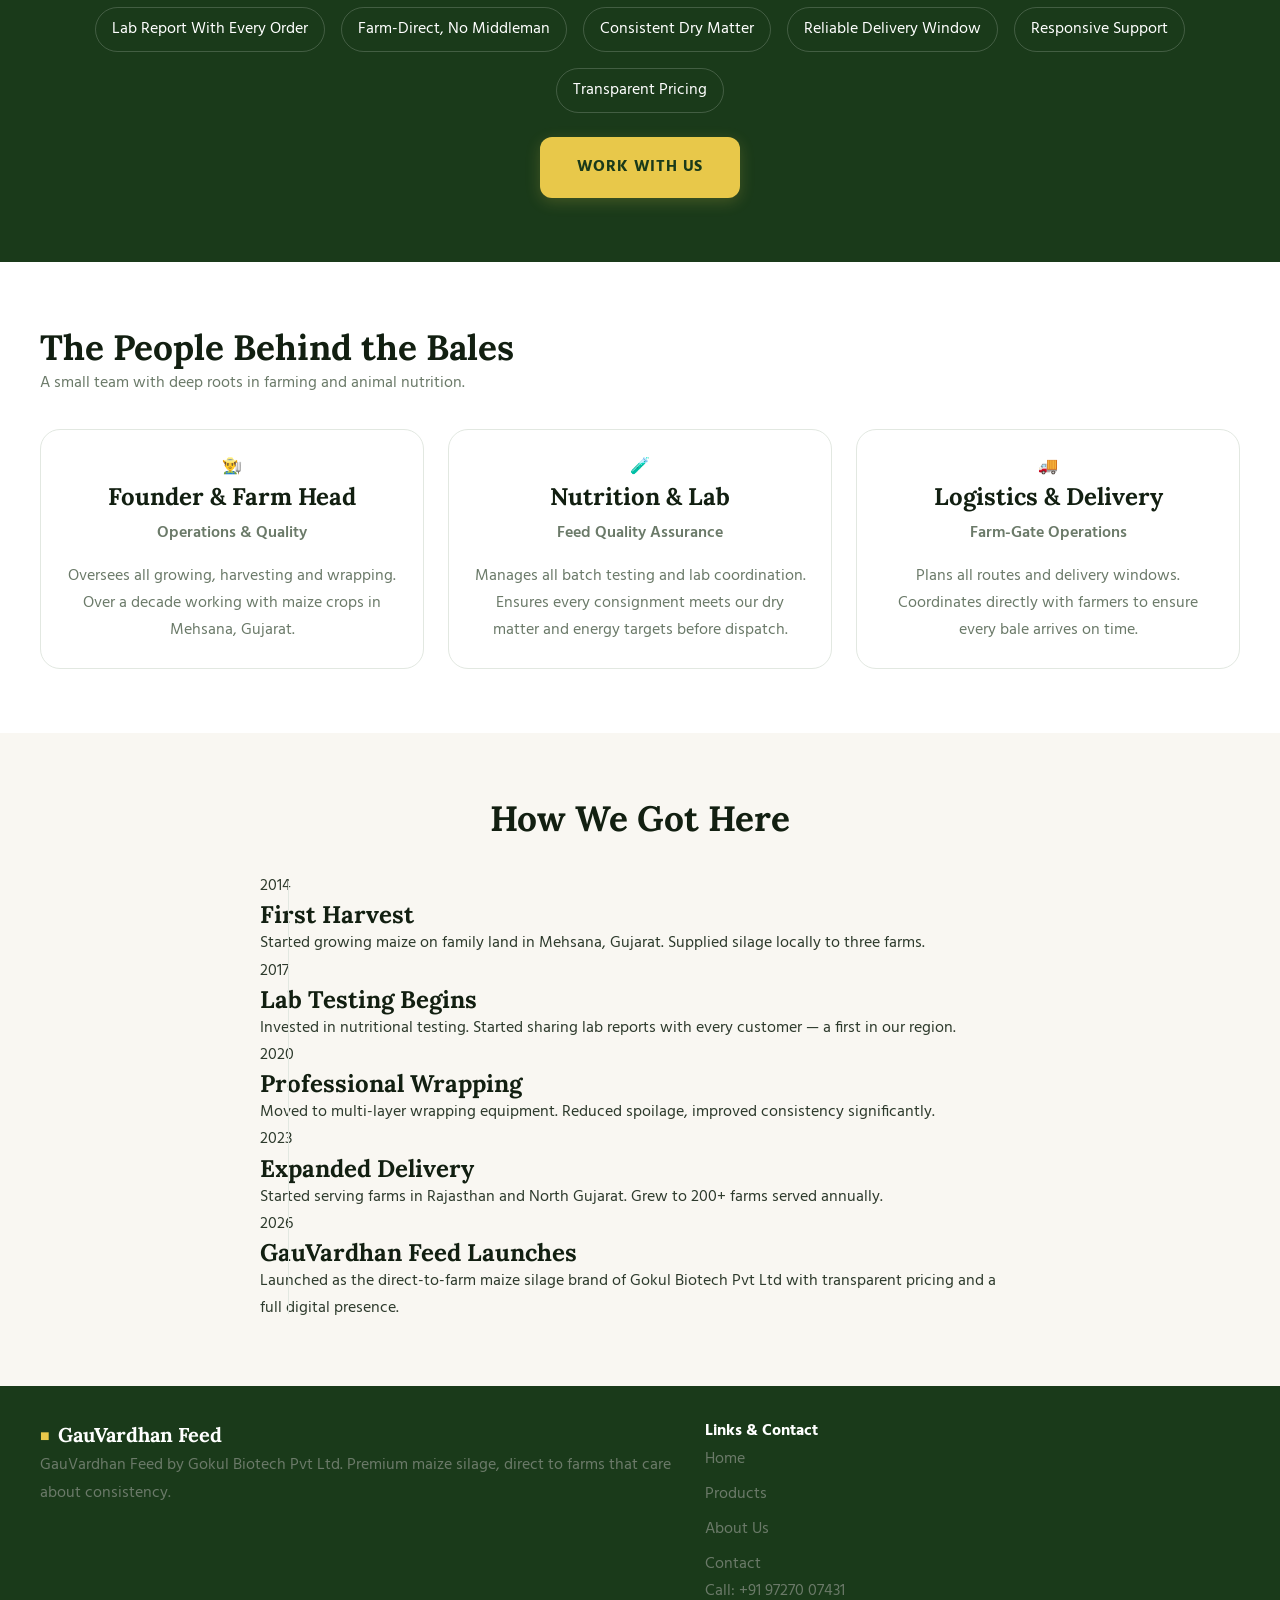
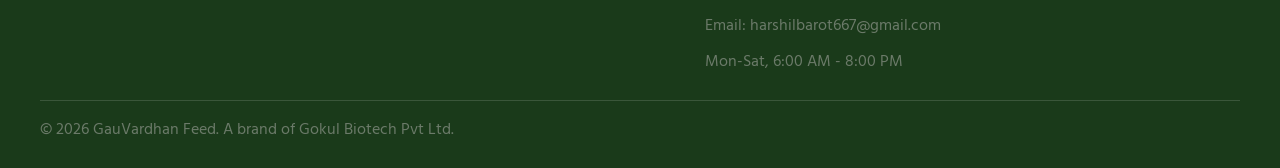
==== commit 72c10eed: "Finalize centralized localization system for EN, HI, and GU" ====
--- a/about.html
+++ b/about.html
@@ -1,131 +1,56 @@
-﻿<!doctype html>
+<!doctype html>
 <html lang="en">
 <head>
-<meta charset="UTF-8">
-<link rel="preconnect" href="https://fonts.googleapis.com">
-<link rel="preconnect" href="https://fonts.gstatic.com" crossorigin>
-<link href="https://fonts.googleapis.com/css2?family=Lora:wght@500;600;700&family=Hind:wght@400;500;600&family=Hind+Vadodara:wght@400;500;600&display=swap" rel="stylesheet"><meta name="viewport" content="width=device-width,initial-scale=1">
-<title>About Us – GauVardhan Feed</title>
-<meta name="description" content="Learn about GauVardhan Feed by Gokul Biotech Pvt Ltd — a farm-direct maize silage brand built for serious dairy farmers in Gujarat and Rajasthan.">
-<link rel="icon" type="image/svg+xml" href="data:image/svg+xml,<svg xmlns='http://www.w3.org/2000/svg' viewBox='0 0 32 32'><rect width='32' height='32' rx='8' fill='%236B3A1F'/><text y='22' x='4' font-size='16'>GV</text></svg>">
-<link rel="stylesheet" href="css/about.css">
-
+  <meta charset="UTF-8">
+  <meta name="viewport" content="width=device-width,initial-scale=1">
+  <title>About Us – GauVardhan Feed</title>
+  <meta name="description" content="Learn about GauVardhan Feed by Gokul Biotech Pvt Ltd — a farm-direct maize silage brand built for serious dairy farmers in Gujarat and Rajasthan.">
+  <link rel="icon" type="image/svg+xml" href="data:image/svg+xml,<svg xmlns='http://www.w3.org/2000/svg' viewBox='0 0 32 32'><rect width='32' height='32' rx='8' fill='%236B3A1F'/><text y='22' x='4' font-size='16'>GV</text></svg>">
+  <link rel="stylesheet" href="css/global.css">
+  <link rel="preconnect" href="https://fonts.googleapis.com">
+  <link rel="preconnect" href="https://fonts.gstatic.com" crossorigin>
+  <link href="https://fonts.googleapis.com/css2?family=Lora:wght@500;600;700&family=Hind:wght@400;500;600&family=Hind+Vadodara:wght@400;500;600&display=swap" rel="stylesheet">
+  <link rel="stylesheet" href="css/about.css">
 </head>
 <body class="lang-en">
-
-<div class="wa-float">
-  <span class="wa-tip-txt" id="wa-tip">Chat on WhatsApp</span>
-  <a id="wa-link" href="https://wa.me/919727007431?text=Hi%2C%20I%20want%20to%20order%20maize%20silage%20bales" target="_blank" rel="noopener">
-    <button class="wa-btn" aria-label="WhatsApp"><svg viewBox="0 0 24 24"><path d="M17.472 14.382c-.297-.149-1.758-.867-2.03-.967-.273-.099-.471-.148-.67.15-.197.297-.767.966-.94 1.164-.173.199-.347.223-.644.075-.297-.15-1.255-.463-2.39-1.475-.883-.788-1.48-1.761-1.653-2.059-.173-.297-.018-.458.13-.606.134-.133.298-.347.446-.52.149-.174.198-.298.298-.497.099-.198.05-.371-.025-.52-.075-.149-.669-1.612-.916-2.207-.242-.579-.487-.5-.669-.51-.173-.008-.371-.01-.57-.01-.198 0-.52.074-.792.372-.272.297-1.04 1.016-1.04 2.479 0 1.462 1.065 2.875 1.213 3.074.149.198 2.096 3.2 5.077 4.487.709.306 1.262.489 1.694.625.712.227 1.36.195 1.871.118.571-.085 1.758-.719 2.006-1.413.248-.694.248-1.289.173-1.413-.074-.124-.272-.198-.57-.347z"/><path d="M12 0C5.373 0 0 5.373 0 12c0 2.126.553 4.122 1.523 5.855L.057 23.886a.75.75 0 00.917.928l6.167-1.483A11.946 11.946 0 0012 24c6.627 0 12-5.373 12-12S18.627 0 12 0zm0 21.75a9.716 9.716 0 01-4.95-1.355l-.355-.212-3.668.882.924-3.574-.231-.368A9.718 9.718 0 012.25 12C2.25 6.615 6.615 2.25 12 2.25S21.75 6.615 21.75 12 17.385 21.75 12 21.75z"/></svg></button>
-  </a>
-</div>
-
-<header class="header" id="hdr">
-  <div class="container nav">
-    <a href="index.html" class="logo"><i>GV</i><span>GauVardhan Feed</span></a>
-    <nav class="links">
-      <a href="index.html" data-i18n="nav.home"></a>
-      <a href="product.html" data-i18n="nav.products"></a>
-      <a href="about.html" class="active" data-i18n="nav.about"></a>
-      <a href="contact.html" data-i18n="nav.contact"></a>
-    </nav>
-    <a href="checkout.html" class="cart-icon" id="cart-icon">
-      🛒 <span class="cart-badge" id="cart-count">0</span>
-    </a>
-    <div class="lang" id="lang"><button class="active">EN</button><button>हिं</button><button>ગુ</button></div>
-    <button class="nav-toggle" id="nav-toggle" type="button" aria-label="Toggle menu" aria-expanded="false"
-      aria-controls="mobile-nav">☰</button>
-  </div>
-  <nav class="mobile-nav" id="mobile-nav">
-    <a href="index.html" data-i18n="nav.home"></a>
-    <a href="product.html" data-i18n="nav.products"></a>
-    <a href="about.html" class="active" data-i18n="nav.about"></a>
-    <a href="contact.html" data-i18n="nav.contact"></a>
-  </nav>
-</header>
-
-<main>
-  <section class="page-hero reveal">
-    <img class="about-hero-corn" src="images/Cutout2.png" alt="" aria-hidden="true">
-    <div class="container">
-      <div class="breadcrumb"><a href="index.html" data-i18n="nav.home"></a>&nbsp;›&nbsp;<span class="cur" data-i18n="nav.about"></span></div>
-      <h1 data-i18n="a.h1"></h1>
-      <p data-i18n="a.sub"></p>
-    </div>
-  </section>
-
-  <section class="reveal"><span class="num">01</span>
-    <div class="container story-grid">
-      <div class="img-wrap">
-        <img class="farm-img" src="images/Gemini_Generated_Image_jwi8fnjwi8fnjwi8.png" alt="Maize silage farm">
-        <div class="pull-quote">
-          <div class="pq-mark">"</div>
-          <p class="pq-text" data-i18n="a.quote"></p>
+  <a class="whatsapp-float" id="wa-link" href="https://wa.me/919727007431?text=Hi%2C%20I%20want%20to%20order%20maize%20silage%20bales" target="_blank" rel="noopener" aria-label="WhatsApp"><svg viewBox="0 0 24 24"><path d="M17.472 14.382c-.297-.149-1.758-.867-2.03-.967-.273-.099-.471-.148-.67.15-.197.297-.767.966-.94 1.164-.173.199-.347.223-.644.075-.297-.15-1.255-.463-2.39-1.475-.883-.788-1.48-1.761-1.653-2.059-.173-.297-.018-.458.13-.606.134-.133.298-.347.446-.52.149-.174.198-.298.298-.497.099-.198.05-.371-.025-.52-.075-.149-.669-1.612-.916-2.207-.242-.579-.487-.5-.669-.51-.173-.008-.371-.01-.57-.01-.198 0-.52.074-.792.372-.272.297-1.04 1.016-1.04 2.479 0 1.462 1.065 2.875 1.213 3.074.149.198 2.096 3.2 5.077 4.487.709.306 1.262.489 1.694.625.712.227 1.36.195 1.871.118.571-.085 1.758-.719 2.006-1.413.248-.694.248-1.289.173-1.413-.074-.124-.272-.198-.57-.347z"/><path d="M12 0C5.373 0 0 5.373 0 12c0 2.126.553 4.122 1.523 5.855L.057 23.886a.75.75 0 00.917.928l6.167-1.483A11.946 11.946 0 0012 24c6.627 0 12-5.373 12-12S18.627 0 12 0zm0 21.75a9.716 9.716 0 01-4.95-1.355l-.355-.212-3.668.882.924-3.574-.231-.368A9.718 9.718 0 012.25 12C2.25 6.615 6.615 2.25 12 2.25S21.75 6.615 21.75 12 17.385 21.75 12 21.75z"/></svg></a>
+  <header class="site-header" id="hdr"><div class="container"><nav class="nav-inner"><a href="index.html" class="nav-logo"><span class="logo-mark">■</span><span>GauVardhan Feed</span></a><div class="nav-links"><a href="index.html" class="nav-link" data-i18n="nav.home"></a><a href="product.html" class="nav-link" data-i18n="nav.products"></a><a href="about.html" class="nav-link nav-link--active" data-i18n="nav.about"></a><a href="contact.html" class="nav-link" data-i18n="nav.contact"></a></div><div class="nav-right"><div class="lang" id="lang"><button class="active" data-lang="en">EN</button><button data-lang="hi">&#2361;&#2367;</button><button data-lang="gu">&#2711;&#2753;</button></div><a href="checkout.html" class="cart-icon" id="cart-icon" aria-label="Cart"><svg viewBox="0 0 24 24"><path d="M7 4H3v2h2l2.6 9.59A2 2 0 0 0 9.52 17H19v-2H9.52l-.55-2H18a2 2 0 0 0 1.94-1.51L21.89 6H7.42l-.3-1.05A1.5 1.5 0 0 0 7 4zm3 15a2 2 0 1 0 0 4 2 2 0 0 0 0-4zm8 0a2 2 0 1 0 0 4 2 2 0 0 0 0-4z"/></svg><span class="cart-badge" id="cart-count">0</span></a><a href="checkout.html" class="btn-accent nav-cta" data-i18n="common.orderNow"></a><button class="nav-toggle" id="nav-toggle" type="button" aria-label="Toggle menu" aria-expanded="false" aria-controls="mobile-nav">☰</button></div></nav><nav class="mobile-nav" id="mobile-nav"><a href="index.html" class="nav-link" data-i18n="nav.home"></a><a href="product.html" class="nav-link" data-i18n="nav.products"></a><a href="about.html" class="nav-link nav-link--active" data-i18n="nav.about"></a><a href="contact.html" class="nav-link" data-i18n="nav.contact"></a></nav></div></header>
+  <main>
+    <section class="page-hero reveal section-cream">
+      <img class="about-hero-corn" src="images/Cutout2.png" alt="" aria-hidden="true" width="400" height="400" fetchpriority="high">
+      <div class="container">
+        <div class="breadcrumb"><a href="index.html" data-i18n="nav.home"></a>&nbsp;›&nbsp;<span class="cur" data-i18n="nav.about"></span></div>
+        <h1 data-i18n="about.h1"></h1>
+        <p data-i18n="about.sub"></p>
+      </div>
+    </section>
+    <section class="reveal section-white">
+      <div class="container story-grid">
+        <div class="img-wrap">
+          <img class="farm-img" src="images/Gemini_Generated_Image_jwi8fnjwi8fnjwi8.png" alt="Maize silage farm" width="800" height="500" loading="lazy">
+          <div class="pull-quote">
+            <div class="pq-mark">"</div>
+            <p class="pq-text" data-i18n="about.quote"></p>
+          </div>
+        </div>
+        <div class="story-text">
+          <h2 data-i18n="about.storyT"></h2>
+          <p data-i18n="about.s1"></p>
+          <p data-i18n="about.s2"></p>
+          <p data-i18n="about.s3"></p>
+          <a href="contact.html" class="btn-primary story-cta" data-i18n="about.storyCta"></a>
         </div>
       </div>
-      <div class="story-text">
-        <h2 data-i18n="a.storyT"></h2>
-        <p data-i18n="a.s1"></p>
-        <p data-i18n="a.s2"></p>
-        <p data-i18n="a.s3"></p>
-        <a href="contact.html" class="btn primary" style="margin-top:1.2rem" data-i18n="a.storyCta"></a>
-      </div>
-    </div>
-  </section>
-
-  <section class="reveal"><span class="num">02</span>
-    <div class="container">
-      <div style="margin-bottom:2rem"><h2 style="font-size:clamp(1.7rem,4vw,2.6rem)" data-i18n="a.valT"></h2><p style="color:var(--muted);margin-top:.55rem" data-i18n="a.valS"></p></div>
-      <div class="vgrid" id="vals"></div>
-    </div>
-  </section>
-
-  <section class="promise-band reveal">
-    <div class="container">
-      <h2 data-i18n="a.promT"></h2>
-      <p data-i18n="a.promS"></p>
-      <div class="pills" id="pills"></div>
-      <a href="contact.html" class="btn primary" data-i18n="a.promCta"></a>
-    </div>
-  </section>
-
-  <section class="reveal"><span class="num">03</span>
-    <div class="container">
-      <div style="margin-bottom:2rem"><h2 style="font-size:clamp(1.7rem,4vw,2.6rem)" data-i18n="a.teamT"></h2><p style="color:var(--muted);margin-top:.55rem" data-i18n="a.teamS"></p></div>
-      <div class="tgrid" id="team"></div>
-    </div>
-  </section>
-
-  <section class="reveal"><span class="num">04</span>
-    <div class="container">
-      <div style="margin-bottom:2.5rem;text-align:center"><h2 style="font-size:clamp(1.7rem,4vw,2.6rem)" data-i18n="a.milT"></h2></div>
-      <div class="tl-wrap" id="tl"></div>
-    </div>
-  </section>
-</main>
-
-<footer class="reveal">
-  <div class="container fgrid">
-    <div><a href="index.html" class="logo"><i>GV</i><span>GauVardhan Feed</span></a><p class="ftag" data-i18n="f.tag"></p></div>
-    <div>
-      <h4 style="font-family:var(--h);font-size:.86rem;color:var(--muted);text-transform:uppercase;letter-spacing:.06em;margin:0 0 .7rem" data-i18n="f.t"></h4>
-      <div class="flinks">
-        <a href="index.html" data-i18n="nav.home"></a>
-        <a href="product.html" data-i18n="nav.products"></a>
-        <a href="about.html" data-i18n="nav.about"></a>
-        <a href="contact.html" data-i18n="nav.contact"></a>
-      </div>
-      <div class="fct" style="margin-top:1rem">
-        <a href="tel:+919727007431" data-i18n="f.call"></a>
-        <a href="mailto:harshilbarot667@gmail.com" data-i18n="f.mail"></a>
-        <span data-i18n="f.h"></span>
-      </div>
-    </div>
-  </div>
-  <div class="container copy" data-i18n="f.c"></div>
-</footer>
-
-<script type="module" src="js/cart.js"></script>
-<script type="module" src="js/about.js"></script>
+    </section>
+    <section class="reveal section-cream"><div class="container"><div class="section-head"><h2 data-i18n="about.valT"></h2><p data-i18n="about.valS"></p></div><div class="vgrid" id="vals"></div></div></section>
+    <section class="promise-band reveal"><div class="container"><h2 data-i18n="about.promT"></h2><p data-i18n="about.promS"></p><div class="pills" id="pills"></div><a href="contact.html" class="btn-accent" data-i18n="about.promCta"></a></div></section>
+    <section class="reveal section-white"><div class="container"><div class="section-head"><h2 data-i18n="about.teamT"></h2><p data-i18n="about.teamS"></p></div><div class="tgrid" id="team"></div></div></section>
+    <section class="reveal section-cream"><div class="container"><div class="section-head centered"><h2 data-i18n="about.milT"></h2></div><div class="tl-wrap" id="tl"></div></div></section>
+  </main>
+  <footer><div class="container fgrid"><div><a href="index.html" class="nav-logo footer-logo"><span class="logo-mark">■</span><span>GauVardhan Feed</span></a><p class="ftag" data-i18n="f.tag"></p></div><div><h4 data-i18n="f.t"></h4><div class="flinks"><a href="index.html" data-i18n="nav.home"></a><a href="product.html" data-i18n="nav.products"></a><a href="about.html" data-i18n="nav.about"></a><a href="contact.html" data-i18n="nav.contact"></a></div><div class="fct"><a href="tel:+919727007431" data-i18n="f.call"></a><a href="mailto:harshilbarot667@gmail.com" data-i18n="f.mail"></a><span data-i18n="f.h"></span></div></div></div><div class="container copy" data-i18n="f.c"></div></footer>
+  <script type="module" src="js/cart.js"></script>
+  <script type="module" src="js/about.js"></script>
 </body>
 </html>
+
+
--- a/css/global.css
+++ b/css/global.css
@@ -0,0 +1,774 @@
+:root {
+  --clr-primary: #1C3A1A;
+  --clr-primary-dark: #142B12;
+  --clr-primary-light: #D4E8C4;
+  --clr-accent: #E8C84A;
+  --clr-accent-dark: #C9A832;
+  --clr-bg-cream: #F5F2EC;
+  --clr-bg-white: #FFFFFF;
+  --clr-text-dark: #1C3A1A;
+  --clr-primary: #1A3A1A;
+  --clr-primary-light: #2D5A27;
+  --clr-accent: #E8C84A;
+  --clr-accent-gold: #C5A028;
+  --clr-bg-white: #FFFFFF;
+  --clr-bg-cream: #F9F7F2;
+  --clr-text-dark: #121F11;
+  --clr-text-body: #2D3A2C;
+  --clr-text-muted: #6B7A69;
+  --clr-border: #E2E8E1;
+  --font-heading: "Lora", serif;
+  --font-body: "Hind", sans-serif;
+  --font-body-guj: "Hind Vadodara", sans-serif;
+  --transition-fast: 0.15s cubic-bezier(0.4, 0, 0.2, 1);
+  --transition-base: 0.3s cubic-bezier(0.4, 0, 0.2, 1);
+  --transition-smooth: 0.6s cubic-bezier(0.16, 1, 0.3, 1);
+  --space-8: 8px;
+  --space-16: 16px;
+  --space-20: 20px;
+  --space-24: 24px;
+  --space-32: 32px;
+  --space-48: 48px;
+  --space-64: 64px;
+  --space-80: 80px;
+  --space-100: 100px;
+  --space-xs: var(--space-8);
+  --space-sm: var(--space-16);
+  --space-md: var(--space-24);
+  --space-lg: var(--space-32);
+  --space-xl: var(--space-64);
+  --space-hero: var(--space-80);
+  --radius-sm: 8px;
+  --radius-md: 12px;
+  --radius-lg: 20px;
+  --radius-xl: 32px;
+  --shadow-sm: 0 4px 12px rgba(28, 58, 26, 0.05);
+  --shadow-md: 0 12px 24px rgba(28, 58, 26, 0.08);
+  --shadow-lg: 0 24px 48px rgba(28, 58, 26, 0.12);
+  --shadow-premium: 0 30px 60px -12px rgba(28, 58, 26, 0.15), 0 18px 36px -18px rgba(0, 0, 0, 0.2);
+}
+
+/* Product Card Design System - Premium Makeover */
+.product-card {
+  background: var(--clr-bg-white);
+  border: 1px solid var(--clr-border);
+  border-radius: var(--radius-lg);
+  box-shadow: var(--shadow-sm);
+  overflow: hidden;
+  transition: all var(--transition-smooth);
+  display: flex;
+  flex-direction: column;
+  position: relative;
+  isolation: isolate;
+}
+
+.product-card:hover {
+  transform: translateY(-12px);
+  box-shadow: var(--shadow-premium);
+  border-color: var(--clr-accent-gold);
+}
+
+.product-card::before {
+  content: "FRESH BATCH";
+  position: absolute;
+  top: 16px;
+  right: 16px;
+  background: var(--clr-accent);
+  color: var(--clr-primary);
+  font-size: 0.65rem;
+  font-weight: 800;
+  padding: 4px 12px;
+  border-radius: 6px;
+  letter-spacing: 0.12em;
+  z-index: 10;
+  box-shadow: 0 4px 15px rgba(0, 0, 0, 0.2);
+  pointer-events: none;
+  backdrop-filter: blur(4px);
+}
+
+.product-card-img-wrap {
+  width: 100%;
+  height: 320px;
+  background: var(--clr-bg-cream);
+  display: flex;
+  align-items: center;
+  justify-content: center;
+  overflow: hidden;
+  position: relative;
+}
+
+.product-card-img-wrap::after {
+  content: "";
+  position: absolute;
+  inset: 0;
+  background: radial-gradient(circle at center, transparent 30%, rgba(255,255,255,0.4) 100%);
+  pointer-events: none;
+}
+
+.product-card-img {
+  width: 100%;
+  height: 100%;
+  object-fit: cover;
+  object-position: center;
+  transition: transform var(--transition-smooth);
+}
+
+.product-card:hover .product-card-img {
+  transform: scale(1.08) translateY(-5px);
+}
+
+.product-card__body {
+  padding: var(--space-32);
+  display: flex;
+  flex-direction: column;
+  flex-grow: 1;
+  gap: var(--space-24);
+  background: white;
+  position: relative;
+  z-index: 2;
+}
+
+.product-card__top {
+  display: flex;
+  flex-direction: column;
+  gap: var(--space-8);
+  margin-bottom: var(--space-4);
+}
+
+.product-card__name {
+  font-family: var(--font-heading);
+  font-size: 1.75rem;
+  font-weight: 700;
+  color: var(--clr-primary);
+  letter-spacing: -0.02em;
+}
+
+.product-card__fit {
+  align-self: flex-start;
+  padding: 6px 14px;
+  border-radius: 6px;
+  background: rgba(232, 200, 74, 0.12);
+  color: var(--clr-accent-gold);
+  font-size: 0.72rem;
+  font-weight: 700;
+  text-transform: uppercase;
+  letter-spacing: 0.08em;
+  border: 1px solid rgba(232, 200, 74, 0.2);
+}
+
+.product-card__decision {
+  padding: var(--space-20);
+  border-radius: var(--radius-md);
+  background: linear-gradient(135deg, var(--clr-bg-cream) 0%, #FFFFFF 100%);
+  border: 1px solid var(--clr-border);
+  position: relative;
+  overflow: hidden;
+  box-shadow: inset 0 2px 4px rgba(26, 58, 26, 0.02);
+}
+
+.product-card__decision::before {
+  content: "";
+  position: absolute;
+  left: 0;
+  top: 0;
+  bottom: 0;
+  width: 4px;
+  background: var(--clr-primary);
+}
+
+.product-card__decision strong {
+  display: block;
+  color: var(--clr-primary);
+  font-size: 0.95rem;
+  margin-bottom: 4px;
+}
+
+.product-card__decision span {
+  color: var(--clr-text-body);
+  font-size: 0.9rem;
+  line-height: 1.6;
+  opacity: 0.85;
+}
+
+/* Premium Spec Dashboard */
+.product-card__specs {
+  display: grid;
+  grid-template-columns: repeat(2, 1fr);
+  gap: var(--space-12);
+  margin: var(--space-8) 0;
+}
+
+.product-card__spec {
+  background: white;
+  padding: var(--space-16);
+  border: 1px solid var(--clr-border);
+  border-radius: var(--radius-md);
+  display: flex;
+  align-items: center;
+  gap: var(--space-12);
+  transition: all 0.2s ease;
+}
+
+.product-card__spec:hover {
+  border-color: var(--clr-primary);
+  background: var(--clr-bg-cream);
+}
+
+.spec-icon {
+  width: 36px;
+  height: 36px;
+  display: flex;
+  align-items: center;
+  justify-content: center;
+  background: var(--clr-bg-cream);
+  border-radius: 8px;
+  color: var(--clr-primary);
+  flex-shrink: 0;
+}
+
+.spec-data {
+  display: flex;
+  flex-direction: column;
+}
+
+.spec-label {
+  color: var(--clr-text-muted);
+  font-size: 0.65rem;
+  text-transform: uppercase;
+  font-weight: 700;
+  letter-spacing: 0.05em;
+}
+
+.spec-value {
+  color: var(--clr-text-dark);
+  font-size: 1.05rem;
+  font-weight: 700;
+}
+
+.product-card__price {
+  display: flex;
+  align-items: center;
+  justify-content: space-between;
+  margin-top: auto;
+  padding-top: var(--space-24);
+  border-top: 1px solid var(--clr-border);
+}
+
+.price-box {
+  display: flex;
+  flex-direction: column;
+}
+
+.price-box strong {
+  font-size: 2.2rem;
+  font-weight: 800;
+  color: var(--clr-primary);
+  line-height: 1;
+}
+
+.price-box small {
+  color: var(--clr-text-muted);
+  font-size: 0.9rem;
+  margin-top: 4px;
+}
+
+.product-card__actions {
+  display: flex;
+  flex-direction: column;
+  gap: var(--space-12);
+  margin-top: var(--space-12);
+}
+
+.btn-premium {
+  background: var(--clr-primary);
+  color: white;
+  padding: 16px;
+  border-radius: var(--radius-md);
+  font-weight: 700;
+  font-size: 1rem;
+  text-align: center;
+  border: none;
+  cursor: pointer;
+  transition: all 0.2s ease;
+  box-shadow: 0 4px 12px rgba(26, 58, 26, 0.2);
+}
+
+.btn-premium:hover {
+  background: var(--clr-primary-light);
+  transform: translateY(-2px);
+  box-shadow: 0 8px 20px rgba(26, 58, 26, 0.3);
+}
+
+.wa-link-premium {
+  text-align: center;
+  color: var(--clr-primary);
+  font-weight: 700;
+  font-size: 0.9rem;
+  text-decoration: none;
+  padding: 8px;
+  transition: color 0.2s;
+}
+
+/* Global Grid Utilities */
+.grid-products {
+  display: grid;
+  grid-template-columns: repeat(auto-fit, minmax(300px, 1fr));
+  max-width: 1200px;
+  margin: 0 auto;
+  gap: var(--space-48);
+  padding: var(--space-24) 0;
+}
+
+body.lang-hi {
+  --font-body: "Hind", sans-serif;
+  --font-heading: "Hind", sans-serif;
+}
+
+body.lang-gu {
+  --font-body: var(--font-body-guj);
+  --font-heading: var(--font-body-guj);
+}
+
+*,
+*::before,
+*::after {
+  box-sizing: border-box;
+  margin: 0;
+  padding: 0;
+}
+
+html {
+  scroll-behavior: smooth;
+}
+
+body {
+  font-family: var(--font-body);
+  color: var(--clr-text-body);
+  background: var(--clr-bg-white);
+  line-height: 1.7;
+}
+
+img {
+  max-width: 100%;
+  display: block;
+}
+
+a {
+  color: inherit;
+  text-decoration: none;
+}
+
+button,
+input,
+select,
+textarea {
+  font: inherit;
+}
+
+.container {
+  width: min(1200px, calc(100% - 2rem));
+  margin: 0 auto;
+}
+
+@media (max-width: 480px) {
+  .container {
+    width: min(1200px, calc(100% - 1.25rem));
+  }
+}
+
+.section-cream {
+  background: var(--clr-bg-cream);
+}
+
+.section-white {
+  background: var(--clr-bg-white);
+}
+
+.badge {
+  background: var(--clr-primary-light);
+  color: var(--clr-primary);
+  font-size: 12px;
+  font-weight: 600;
+  padding: 4px 12px;
+  border-radius: 20px;
+  display: inline-block;
+}
+
+.card {
+  background: var(--clr-bg-white);
+  border: 1px solid var(--clr-border);
+  border-radius: var(--radius-lg);
+  box-shadow: var(--shadow-card);
+  padding: 1.5rem;
+}
+
+h1,
+h2,
+h3 {
+  font-family: var(--font-heading);
+  color: var(--clr-text-dark);
+  line-height: 1.25;
+}
+
+h1 {
+  font-size: clamp(2rem, 8vw, 3rem);
+}
+
+h2 {
+  font-size: clamp(1.5rem, 6vw, 2.2rem);
+}
+
+h3 {
+  font-size: clamp(1.2rem, 4vw, 1.5rem);
+}
+
+.btn-primary,
+.btn-accent,
+.btn-outline,
+.btn-outline-white,
+.btn-premium,
+.btn-premium-outline {
+  display: inline-flex;
+  align-items: center;
+  justify-content: center;
+  gap: 0.75rem;
+  padding: 16px 36px;
+  border-radius: var(--radius-md);
+  font-weight: 700;
+  font-size: 1rem;
+  transition: all 0.4s cubic-bezier(0.165, 0.84, 0.44, 1);
+  cursor: pointer;
+  border: 1px solid transparent;
+  text-decoration: none;
+  isolation: isolate;
+  position: relative;
+  overflow: hidden;
+  text-transform: uppercase;
+  letter-spacing: 0.05em;
+}
+
+/* Shine Effect Animation for ALL primary buttons */
+.btn-primary::after,
+.btn-accent::after,
+.btn-premium::after,
+.btn-premium-outline::after {
+  content: "";
+  position: absolute;
+  top: 0;
+  left: -100%;
+  width: 50%;
+  height: 100%;
+  background: linear-gradient(
+    to right,
+    rgba(255, 255, 255, 0) 0%,
+    rgba(255, 255, 255, 0.2) 50%,
+    rgba(255, 255, 255, 0) 100%
+  );
+  transform: skewX(-25deg);
+  transition: none;
+  z-index: 1;
+}
+
+.btn-primary:hover::after,
+.btn-accent:hover::after,
+.btn-premium:hover::after,
+.btn-premium-outline:hover::after {
+  left: 150%;
+  transition: all 0.6s ease;
+}
+
+.btn-primary {
+  background: var(--clr-primary);
+  color: var(--clr-bg-white);
+}
+
+.btn-primary:hover {
+  background: var(--clr-primary-dark);
+  transform: translateY(-3px);
+  box-shadow: 0 12px 30px rgba(26, 58, 26, 0.2);
+}
+
+.btn-accent, .btn-premium {
+  background: var(--clr-accent);
+  color: var(--clr-primary);
+  box-shadow: 0 4px 15px rgba(232, 200, 74, 0.2);
+}
+
+.btn-accent:hover, .btn-premium:hover {
+  background: var(--clr-accent-gold);
+  transform: translateY(-3px);
+  box-shadow: 0 12px 30px rgba(232, 200, 74, 0.4);
+}
+
+.btn-outline {
+  background: transparent;
+  border: 1px solid var(--clr-primary);
+  color: var(--clr-primary);
+}
+
+.btn-outline:hover {
+  background: var(--clr-primary);
+  color: var(--clr-bg-white);
+  transform: translateY(-3px);
+}
+
+.btn-premium-outline {
+  background: rgba(255, 255, 255, 0.03);
+  border: 1px solid rgba(255, 255, 255, 0.4);
+  color: #FFFFFF;
+  backdrop-filter: blur(12px);
+}
+
+.btn-premium-outline:hover {
+  background: rgba(255, 255, 255, 0.12);
+  border-color: rgba(255, 255, 255, 0.9);
+  transform: translateY(-3px);
+  box-shadow: 0 12px 40px rgba(0, 0, 0, 0.2);
+}
+
+.btn-outline-white {
+  border: 1px solid var(--clr-bg-white);
+  color: var(--clr-bg-white);
+  background: transparent;
+}
+
+.btn-outline-white:hover {
+  background: var(--clr-bg-white);
+  color: var(--clr-primary);
+  transform: translateY(-3px);
+}
+
+.site-header {
+  background: var(--clr-primary);
+  position: sticky;
+  top: 0;
+  z-index: 100;
+  box-shadow: var(--shadow-nav);
+}
+
+.nav-inner {
+  display: flex;
+  align-items: center;
+  justify-content: space-between;
+  padding: 0 1.5rem;
+  height: 80px;
+  max-width: 1200px;
+  margin: 0 auto;
+}
+
+@media (max-width: 480px) {
+  .nav-inner {
+    height: 64px;
+    padding: 0 1rem;
+  }
+}
+
+.nav-logo {
+  color: var(--clr-bg-white);
+  font-family: var(--font-heading);
+  font-size: 1.25rem;
+  font-weight: 700;
+  text-decoration: none;
+  display: flex;
+  align-items: center;
+  gap: 8px;
+  white-space: nowrap;
+}
+
+@media (max-width: 380px) {
+  .nav-logo {
+    font-size: 1.1rem;
+  }
+}
+
+.nav-logo .logo-mark {
+  color: var(--clr-accent);
+  font-size: 1rem;
+}
+
+.nav-links {
+  display: flex;
+  gap: 1.75rem;
+  margin: 0 auto;
+}
+
+.nav-link {
+  color: rgba(255, 255, 255, 0.78);
+  text-decoration: none;
+  font-size: 0.95rem;
+  font-weight: 500;
+  transition: color 0.2s;
+  padding-bottom: 2px;
+  border-bottom: 2px solid transparent;
+}
+
+.nav-link:hover,
+.nav-link--active {
+  color: var(--clr-bg-white);
+  border-bottom-color: var(--clr-accent);
+}
+
+.nav-right {
+  display: flex;
+  align-items: center;
+  gap: 12px;
+}
+
+.lang {
+  display: flex;
+  align-items: center;
+  gap: 6px;
+}
+
+.lang button {
+  min-width: 34px;
+  padding: 6px 8px;
+  font-size: 0.78rem;
+  color: var(--clr-bg-white);
+  background: transparent;
+  border: 1px solid rgba(255, 255, 255, 0.3);
+  border-radius: 4px;
+  cursor: pointer;
+  transition: all 0.2s ease;
+}
+
+.lang button.active {
+  background: var(--clr-accent);
+  color: var(--clr-primary);
+  border-color: var(--clr-accent);
+}
+
+.cart-icon {
+  position: relative;
+  display: inline-flex;
+  align-items: center;
+  justify-content: center;
+  width: 42px;
+  height: 42px;
+  color: var(--clr-bg-white);
+  border: 1px solid rgba(255, 255, 255, 0.22);
+  border-radius: 999px;
+}
+
+.cart-icon svg {
+  width: 20px;
+  height: 20px;
+  fill: currentColor;
+}
+
+.cart-badge {
+  position: absolute;
+  top: -4px;
+  right: -5px;
+  min-width: 18px;
+  height: 18px;
+  padding: 0 4px;
+  border-radius: 999px;
+  background: var(--clr-accent);
+  color: var(--clr-primary);
+  font-size: 0.7rem;
+  font-weight: 700;
+  display: none;
+  place-items: center;
+  line-height: 1;
+}
+
+.nav-cta {
+  padding: 10px 20px;
+}
+
+.nav-toggle {
+  display: none;
+  width: 42px;
+  height: 42px;
+  border-radius: var(--radius-sm);
+  border: 1px solid rgba(255, 255, 255, 0.3);
+  background: transparent;
+  color: var(--clr-bg-white);
+  cursor: pointer;
+  font-size: 1.25rem;
+}
+
+.mobile-nav {
+  display: none;
+}
+
+.whatsapp-float {
+  position: fixed;
+  bottom: 28px;
+  right: 28px;
+  z-index: 999;
+  width: 58px;
+  height: 58px;
+  background: #25D366;
+  border-radius: 50%;
+  display: flex;
+  align-items: center;
+  justify-content: center;
+  box-shadow: 0 4px 16px rgba(37, 211, 102, 0.35);
+  transition: transform 0.2s, bottom 0.3s;
+}
+
+@media (max-width: 600px) {
+  .whatsapp-float {
+    bottom: 84px; /* Move above mobile CTA bar */
+    width: 50px;
+    height: 50px;
+    right: 16px;
+  }
+}
+
+.whatsapp-float:hover {
+  transform: scale(1.08);
+}
+
+.whatsapp-float svg {
+  width: 28px;
+  height: 28px;
+  fill: var(--clr-bg-white);
+}
+
+@media (max-width: 768px) {
+  .nav-inner {
+    gap: 1rem;
+    padding: 0 1rem;
+  }
+
+  .nav-links,
+  .nav-cta {
+    display: none;
+  }
+
+  .nav-toggle {
+    display: inline-flex;
+    align-items: center;
+    justify-content: center;
+  }
+
+  .mobile-nav {
+    display: none;
+    background: var(--clr-primary);
+    border-top: 1px solid rgba(255, 255, 255, 0.12);
+    padding: 0.75rem 1rem 1rem;
+  }
+
+  .mobile-nav.open {
+    display: grid;
+    gap: 0.3rem;
+  }
+
+  .mobile-nav .nav-link {
+    padding: 0.7rem 0;
+    border-bottom: 1px solid rgba(255, 255, 255, 0.08);
+  }
+
+  .lang {
+    gap: 4px;
+  }
+
+  .lang button {
+    min-width: 30px;
+    padding: 5px 6px;
+    font-size: 0.72rem;
+  }
+}
--- a/css/about.css
+++ b/css/about.css
@@ -1,217 +1,283 @@
-:root {
-  --bg: #F7F0E3;
-  --lime: #C8720A;
-  --cream: #1C1409;
-  --forest: #4A7C3F;
-  --card: #EDE4D0;
-  --muted: #7A6048;
-  --line: rgba(139,90,43,.2);
-  --h: "Lora", serif;
-  --b: "Hind", sans-serif;
-}
-body.lang-hi { --b: "Hind", sans-serif; --h: "Hind", sans-serif; }
-body.lang-gu { --b: "Hind Vadodara", sans-serif; --h: "Hind Vadodara", sans-serif; }
-html, body {
-  margin: 0;
-  background: var(--bg);
-  color: var(--cream);
-  font-family: var(--b);
-  scroll-behavior: smooth;
-}
-*{box-sizing:border-box}h1,h2,h3{font-family:var(--h);margin:0;letter-spacing:-.02em}a{text-decoration:none;color:inherit}
-.container{width:min(1180px,calc(100% - 2rem));margin:auto}
-.header{position:sticky;top:0;z-index:40;border-bottom:1px solid transparent;transition:.25s}
-.header.scrolled { background: rgba(247,240,227,.95); backdrop-filter: none; border-color: rgba(139,90,43,.2); box-shadow: 0 2px 12px rgba(28,20,9,.08); }
-.nav{min-height:74px;display:grid;grid-template-columns:auto 1fr auto auto;gap:.8rem;align-items:center}
-.logo{display:flex;gap:.5rem;align-items:center;font:700 1.06rem var(--h)}
-.logo i{width:28px;height:28px;border-radius:50%;display:grid;place-items:center;background:rgba(232,160,32,.18);border:1px solid rgba(232,160,32,.45);color:var(--lime);font-style:normal;font-size:.78rem}
-.links{display:flex;justify-content:center;gap:1.2rem;color:var(--muted);font-size:.94rem}
-.links a:hover{color:var(--lime)}.links a.active{color:var(--lime);border-bottom:1px solid var(--lime);padding-bottom:2px}
-.lang{display:flex;gap:.2rem;padding:.2rem;border:1px solid rgba(250,240,215,.2);border-radius:999px;background: var(--card)}
-.lang button{border:0;background:transparent;color:var(--cream);font-weight:700;font-size:.8rem;padding:.32rem .52rem;border-radius:999px;cursor:pointer}
-.lang .active{background:var(--lime);color:var(--bg)}
-.nav-toggle{display:none;border:1px solid rgba(139,90,43,.2);background:rgba(255,255,255,.04);color:#1C1409;width:40px;height:40px;border-radius:8px;cursor:pointer;font-size:1.2rem;line-height:1}
-.mobile-nav {
-  display: none;
-  background: rgba(247,240,227,.98);
-  border-top: 2px solid rgba(139,90,43,.15);
-  box-shadow: 0 8px 20px rgba(28,20,9,.1);
-}
-
-.btn{border-radius: 10px;padding:.7rem 1.2rem;font-weight:700;border:1px solid transparent;display:inline-flex;gap:.3rem;align-items:center;transition:.22s;cursor:pointer;font-family:var(--b);font-size:.95rem}
-.btn.primary{background:var(--lime);color:var(--bg)}.btn.primary:hover{background:transparent;color:var(--lime);border-color:var(--lime)}
-.btn.wa{background:#25D366;color:#fff;border-color:#25D366}.btn.wa:hover{background:transparent;color:#25D366}
-section{padding:5rem 0;position:relative}
-section + section{border-top:1px solid rgba(139,90,43,.1)}
-section:not(.page-hero):not(.cta-band):nth-child(even){background:#F0E8D5}
-section:not(.page-hero):not(.cta-band):nth-child(odd){background:var(--bg)}
-section.page-hero + section{border-top:1px solid rgba(139,90,43,.1)}
-section.cta-band{border-top:0;border-bottom:0}
-.reveal{opacity:0;transform:translateY(24px);transition:opacity .6s,transform .6s}.reveal.in{opacity:1;transform:none}
-.fade{opacity:.2;transition:opacity .3s}
-.num{position:absolute;left:max(.5rem,calc((100vw - 1180px)/2 - 1.7rem));top:4rem;color:rgba(245,237,214,.06);font:700 clamp(2rem,5vw,4.5rem)/1 var(--h)}
-.breadcrumb{display:flex;gap:.4rem;align-items:center;color:var(--muted);font-size:.84rem;margin-bottom:1.2rem}
-.breadcrumb a:hover{color:var(--lime)}.breadcrumb .cur{color:var(--lime)}
-
-/* HERO */
-.page-hero{padding:5.2rem 0 3.2rem;overflow:hidden;position:relative}
-.page-hero::after{content:"";position:absolute;right:-100px;top:-100px;width:500px;height:500px;border-radius:50%;background:radial-gradient(circle,rgba(232,160,32,.1),transparent 70%);pointer-events:none}
-.page-hero .container{position:relative;z-index:2}
-.page-hero h1{font-size:clamp(2.8rem,6vw,5rem);line-height:.95;max-width:14ch;white-space:pre-line}
-.page-hero h1 em{color:var(--lime);font-style:normal}
-.page-hero p{margin-top:1rem;color:var(--muted);max-width:54ch;line-height:1.7;font-size:1.05rem}
-.about-hero-corn{
-  position:absolute;
-  right:-90px;
-  bottom:-110px;
-  width:520px;
-  height:520px;
-  object-fit:contain;
-  opacity:.14;
-  transform:rotate(-16deg);
-  pointer-events:none;
-  z-index:1;
-}
-
-/* STORY */
-.story-grid{display:grid;grid-template-columns:1fr 1fr;gap:3rem;align-items:center}
-.farm-img{width:100%;height:360px;object-fit:cover;border-radius: 10px;border:1px solid var(--line)}
-.img-wrap{position:relative}
-
-/* Pull Quote */
+body {
+  background: var(--clr-bg-white);
+}
+
+.page-hero,
+section {
+  padding: var(--space-xl) 0;
+}
+
+.page-hero {
+  position: relative;
+  overflow: hidden;
+}
+
+.about-hero-corn {
+  position: absolute;
+  right: -80px;
+  bottom: -80px;
+  width: min(34vw, 420px);
+  opacity: 0.12;
+}
+
+.breadcrumb,
+.section-head p,
+.story-text p,
+.vcard p,
+.tcard p,
+.tcontent p,
+.ftag,
+.fct,
+.copy,
+.flinks a {
+  color: var(--clr-text-muted);
+}
+
+.section-head {
+  margin-bottom: var(--space-32);
+}
+
+.section-head.centered {
+  text-align: center;
+}
+
+.story-grid,
+.vgrid,
+.tgrid,
+.fgrid {
+  display: grid;
+  gap: 1.5rem;
+}
+
+.story-grid {
+  grid-template-columns: repeat(2, minmax(0, 1fr));
+  align-items: center;
+  gap: var(--space-32);
+}
+
+.farm-img {
+  width: 100%;
+  height: 360px;
+  object-fit: cover;
+  border-radius: var(--radius-lg);
+  border: 1px solid var(--clr-border);
+}
+
+.img-wrap {
+  position: relative;
+}
+
 .pull-quote {
   position: absolute;
-  bottom: -24px;
-  left: -20px;
-  background: #fff;
-  border-left: 4px solid #C8720A;
-  border-radius: 0 10px 10px 0;
-  padding: 1rem 1.2rem 1rem 1rem;
+  left: var(--space-16);
+  bottom: var(--space-16);
   max-width: 260px;
-  box-shadow: 0 6px 24px rgba(28,20,9,.1);
+  background: rgba(255, 255, 255, 0.94);
+  border-left: 4px solid var(--clr-accent);
+  border-radius: 0 var(--radius-md) var(--radius-md) 0;
+  box-shadow: var(--shadow-card);
+  padding: var(--space-16);
 }
 
 .pq-mark {
-  font-family: Georgia, serif;
-  font-size: 3.5rem;
-  color: #C8720A;
-  line-height: .6;
-  margin-bottom: .5rem;
-  opacity: .7;
+  font-size: 3rem;
+  color: var(--clr-accent);
+  line-height: 0.7;
 }
 
 .pq-text {
-  font-family: var(--h);
-  font-size: .95rem;
+  font-family: var(--font-heading);
+  color: var(--clr-text-dark);
+}
+
+.story-text {
+  display: grid;
+  gap: var(--space-16);
+}
+
+.story-cta {
+  width: fit-content;
+  margin-top: var(--space-8);
+}
+
+.vgrid,
+.tgrid {
+  grid-template-columns: repeat(3, minmax(0, 1fr));
+}
+
+.vcard,
+.tcard {
+  background: var(--clr-bg-white);
+  border: 1px solid var(--clr-border);
+  border-radius: var(--radius-lg);
+  box-shadow: var(--shadow-card);
+  padding: var(--space-24);
+}
+
+.vicon,
+.avatar {
+  width: 52px;
+  height: 52px;
+  display: grid;
+  place-items: center;
+  border-radius: 12px;
+  background: var(--clr-primary-light);
+  color: var(--clr-primary);
+  margin-bottom: var(--space-16);
+  font-size: 1.5rem;
+}
+
+.avatar {
+  border-radius: 999px;
+  margin: 0 auto var(--space-16);
+}
+
+.tcard {
+  text-align: center;
+}
+
+.role {
+  color: var(--clr-primary);
   font-weight: 600;
-  color: #1C1409;
-  line-height: 1.5;
-  margin: 0;
-  font-style: italic;
-}
-.story-text h2{font-size:clamp(1.8rem,3.5vw,2.6rem);line-height:1.1;margin-bottom:1.2rem}
-.story-text h2 em{color:var(--lime);font-style:normal}
-.story-text p{color:var(--muted);line-height:1.8;margin-bottom:1rem;font-size:.97rem}
-
-/* VALUES */
-.vgrid{display:grid;grid-template-columns:repeat(3,1fr);gap:1rem}
-.vcard{background:#fff;border:1px solid rgba(139,90,43,.15);box-shadow:0 2px 8px rgba(28,20,9,.05);border-radius: 10px;padding:1.4rem;transition:.22s}
-.vcard:hover { border-color: var(--lime); }
-.vicon{width:46px;height:46px;border-radius:12px;background:rgba(200,114,10,.1);border:1px solid rgba(200,114,10,.25);display:grid;place-items:center;font-size:1.4rem;margin-bottom:.9rem}
-.vcard h3{font-size:1.05rem;margin-bottom:.5rem}
-.vcard p{color:var(--muted);font-size:.9rem;line-height:1.6;margin:0}
-
-/* PROMISE */
-.promise-band{background:#4A7C3F;border-top:1px solid var(--line);border-bottom:1px solid var(--line);padding:4rem 0;text-align:center}
-.promise-band h2{font-size:clamp(1.8rem,4vw,3rem);margin:0 auto 1rem}
-.promise-band h2 em{color:var(--lime);font-style:normal}
-.promise-band p { color: rgba(247,240,227,.85); max-width: 50ch; margin: 0 auto 1.8rem; line-height: 1.7; }
-.pills{display:flex;flex-wrap:wrap;gap:.55rem;justify-content:center;margin-bottom:2rem}
-.pill{padding:.38rem .85rem;border-radius: 10px;border:1px solid rgba(247,240,227,.3);color:#F7F0E3;font-size:.83rem;background:rgba(247,240,227,.12)}
-
-/* TEAM */
-.tgrid{display:grid;grid-template-columns:repeat(3,1fr);gap:1.2rem}
-.tcard{background:#fff;border:1px solid rgba(139,90,43,.15);box-shadow:0 2px 8px rgba(28,20,9,.05);border-radius: 10px;padding:1.5rem;text-align:center;transition:.22s}
-.tcard:hover { border-color: var(--lime); }
-.avatar{width:78px;height:78px;border-radius:50%;margin:0 auto 1rem;display:grid;place-items:center;font-size:2rem;background:linear-gradient(135deg,rgba(232,160,32,.18),rgba(30,77,43,.5));border:2px solid rgba(232,160,32,.3)}
-.tcard h3{font-size:.98rem;margin-bottom:.25rem}
-.tcard .role{color:var(--lime);font-size:.8rem;font-weight:700;margin-bottom:.7rem}
-.tcard p{color:var(--muted);font-size:.86rem;line-height:1.6;margin:0}
-
-/* TIMELINE */
-.tl-wrap{max-width:680px;margin:0 auto;position:relative}
-.tl-wrap::before{content:"";position:absolute;left:27px;top:8px;bottom:8px;width:1px;background:linear-gradient(to bottom,var(--lime),rgba(200,114,10,.1))}
-.titem{display:grid;grid-template-columns:56px 1fr;gap:1.2rem;padding-bottom:2.2rem}
-.titem:last-child{padding-bottom:0}
-.tyear{width:56px;height:56px;border-radius:50%;background:#4A7C3F;border:2px solid var(--lime);display:grid;place-items:center;font:700 .78rem/1.2 var(--h);color:#F7F0E3;position:relative;z-index:1;text-align:center}
-.tcontent{padding-top:.55rem}
-.tcontent h3{font-size:1rem;margin-bottom:.35rem}
-.tcontent p{color:var(--muted);font-size:.9rem;line-height:1.6;margin:0}
-
-/* WA FLOAT */
-.wa-float{position:fixed;bottom:1.5rem;right:1.5rem;z-index:999;display:flex;flex-direction:column;align-items:flex-end;gap:.5rem}
-.wa-btn{width:58px;height:58px;border-radius:50%;background:#25D366;border:none;cursor:pointer;display:grid;place-items:center;box-shadow:0 4px 20px rgba(37,211,102,.45);transition:.25s;animation:pulse-wa 2.5s ease infinite}
-.wa-btn:hover{transform:scale(1.1);box-shadow:0 6px 28px rgba(37,211,102,.65)}
-.wa-btn svg{width:30px;height:30px;fill:#fff}
-.wa-tip-txt{
-  background:#ffffff;
-  color:#1C1409;
-  border:1px solid rgba(37,211,102,.35);
-  box-shadow:0 8px 22px rgba(28,20,9,.12);
-  padding:.38rem .6rem;
-  border-radius:999px;
-  font-size:.85rem;
-  font-weight:600;
-  position:relative;
-}
-.wa-tip-txt::after{
-  content:"";
-  position:absolute;
-  right:-6px;
-  top:50%;
-  transform:translateY(-50%);
-  border-width:6px 0 6px 6px;
-  border-style:solid;
-  border-color:transparent transparent transparent #ffffff;
-  filter:drop-shadow(1px 0 0 rgba(37,211,102,.35));
-}
-.wa-float:hover .wa-tip-txt{background:#f3fff7;border-color:rgba(37,211,102,.55)}
-@keyframes pulse-wa{0%,100%{box-shadow:0 4px 20px rgba(37,211,102,.45)}50%{box-shadow:0 4px 28px rgba(37,211,102,.75),0 0 0 8px rgba(37,211,102,.1)}}
-
-/* FOOTER */
-footer { border-top: 2px solid rgba(139,90,43,.2); background: #E8DCC8; padding-top: 2rem; }
-footer .logo { color: #1C1409; }
-footer h3, footer h4 { color: #1C1409; }
-.fgrid{display:grid;grid-template-columns:1.2fr 1fr;gap:1rem;padding-bottom:1.2rem}
-.ftag, .tag{color:var(--muted)}
-.flinks a, .fl a, .fct a, .fct span, .ct a, .ct span{color:var(--muted);font-size:.9rem}
-.flinks a:hover, .fl a:hover, .fct a:hover, .ct a:hover{color:var(--lime)}
-.fct{margin-top:.7rem;display:grid;gap:.25rem}
-.copy{color:var(--muted);border-top:1px solid rgba(139,90,43,.15);font-size:.83rem;padding:.85rem 0 1.2rem}
-
-@media(max-width:980px){
-  .nav{grid-template-columns:auto 1fr auto auto}
-  .links{display:none}
-  .nav-toggle{display:grid;place-items:center}
-  .mobile-nav.open{display:grid;gap:.2rem;padding:.4rem 1rem .9rem}
-  .mobile-nav a{padding:.7rem .2rem;color:#7A6048;border-bottom:1px solid rgba(139,90,43,.12);text-decoration:none;display:block}
-  .mobile-nav a.active{color:var(--lime)}
-  section{padding:3.5rem 0}
-  .page-hero{padding:4.2rem 0 2.6rem}
-  .about-hero-corn{width:360px;height:360px;right:-60px;bottom:-90px;opacity:.1;transform:rotate(-12deg)}
-  .num{display:none}
-  .story-grid,.vgrid,.tgrid,.fgrid{grid-template-columns:1fr}
+  margin: var(--space-8) 0 var(--space-16);
+}
+
+.promise-band {
+  background: var(--clr-primary);
+  color: var(--clr-bg-white);
+  text-align: center;
+}
+
+.promise-band h2 {
+  color: var(--clr-bg-white);
+}
+
+.promise-band p {
+  color: rgba(255, 255, 255, 0.82);
+  max-width: 700px;
+  margin: var(--space-16) auto var(--space-24);
+}
+
+.pills {
+  display: flex;
+  flex-wrap: wrap;
+  justify-content: center;
+  gap: var(--space-16);
+  margin-bottom: var(--space-24);
+}
+
+.pill {
+  padding: var(--space-8) var(--space-16);
+  border: 1px solid rgba(255, 255, 255, 0.18);
+  border-radius: 999px;
+  color: var(--clr-bg-white);
+}
+
+.tl-wrap {
+  max-width: 760px;
+  margin: 0 auto;
+  position: relative;
+}
+
+.tl-wrap::before {
+  content: "";
+  position: absolute;
+  left: 28px;
+  top: 8px;
+  bottom: 8px;
+  width: 1px;
+  background: var(--clr-border);
+}
+
+.titem {
+  display: grid;
+  grid-template-columns: 56px 1fr;
+  gap: var(--space-16);
+  padding-bottom: var(--space-32);
+}
+
+.tyear {
+  width: 56px;
+  height: 56px;
+  display: grid;
+  place-items: center;
+  background: var(--clr-primary);
+  color: var(--clr-bg-white);
+  border: 2px solid var(--clr-accent);
+  border-radius: 999px;
+  position: relative;
+  z-index: 1;
+}
+
+.tcontent {
+  background: var(--clr-bg-white);
+  border: 1px solid var(--clr-border);
+  border-radius: var(--radius-md);
+  box-shadow: var(--shadow-card);
+  padding: var(--space-16) var(--space-24);
+}
+
+footer {
+  background: var(--clr-primary);
+  color: var(--clr-bg-white);
+  padding-top: var(--space-32);
+}
+
+.footer-logo,
+footer h4 {
+  color: var(--clr-bg-white);
+}
+
+.fgrid {
+  grid-template-columns: 1.2fr 1fr;
+  padding-bottom: var(--space-24);
+}
+
+.flinks,
+.fct {
+  display: grid;
+  gap: var(--space-8);
+}
+
+.copy {
+  border-top: 1px solid rgba(255, 255, 255, 0.14);
+  padding: var(--space-16) 0 var(--space-24);
+}
+
+.reveal {
+  opacity: 1;
+  transform: none;
+}
+
+.js .reveal {
+  opacity: 0;
+  transform: translateY(24px);
+  transition: opacity 0.6s, transform 0.6s;
+}
+
+.js .reveal.in {
+  opacity: 1;
+  transform: none;
+}
+
+.fade {
+  opacity: 0.35;
+}
+
+@media (max-width: 960px) {
+  .story-grid,
+  .vgrid,
+  .tgrid,
+  .fgrid {
+    grid-template-columns: 1fr;
+  }
+
   .pull-quote {
     position: static;
-    display: inline-flex;
-    flex-direction: column;
-    margin-top: 1.2rem;
-    max-width: 100%;
-    border-radius: 0 8px 8px 0;
+    margin-top: var(--space-16);
   }
-  .farm-img{height:240px}
-}
-/* Cart Icon */
-.cart-icon{position:relative;display:flex;align-items:center;font-size:1.3rem;color:#1C1409;transition:.2s;text-decoration:none}
-.cart-icon:hover{color:var(--lime)}
-.cart-badge{position:absolute;top:-8px;right:-10px;background:var(--lime);color:#F7F0E3;font-size:.65rem;font-weight:700;width:18px;height:18px;border-radius:50%;display:none;place-items:center;font-family:var(--h);line-height:1;text-align:center}
+
+  .about-hero-corn {
+    width: 260px;
+  }
+}
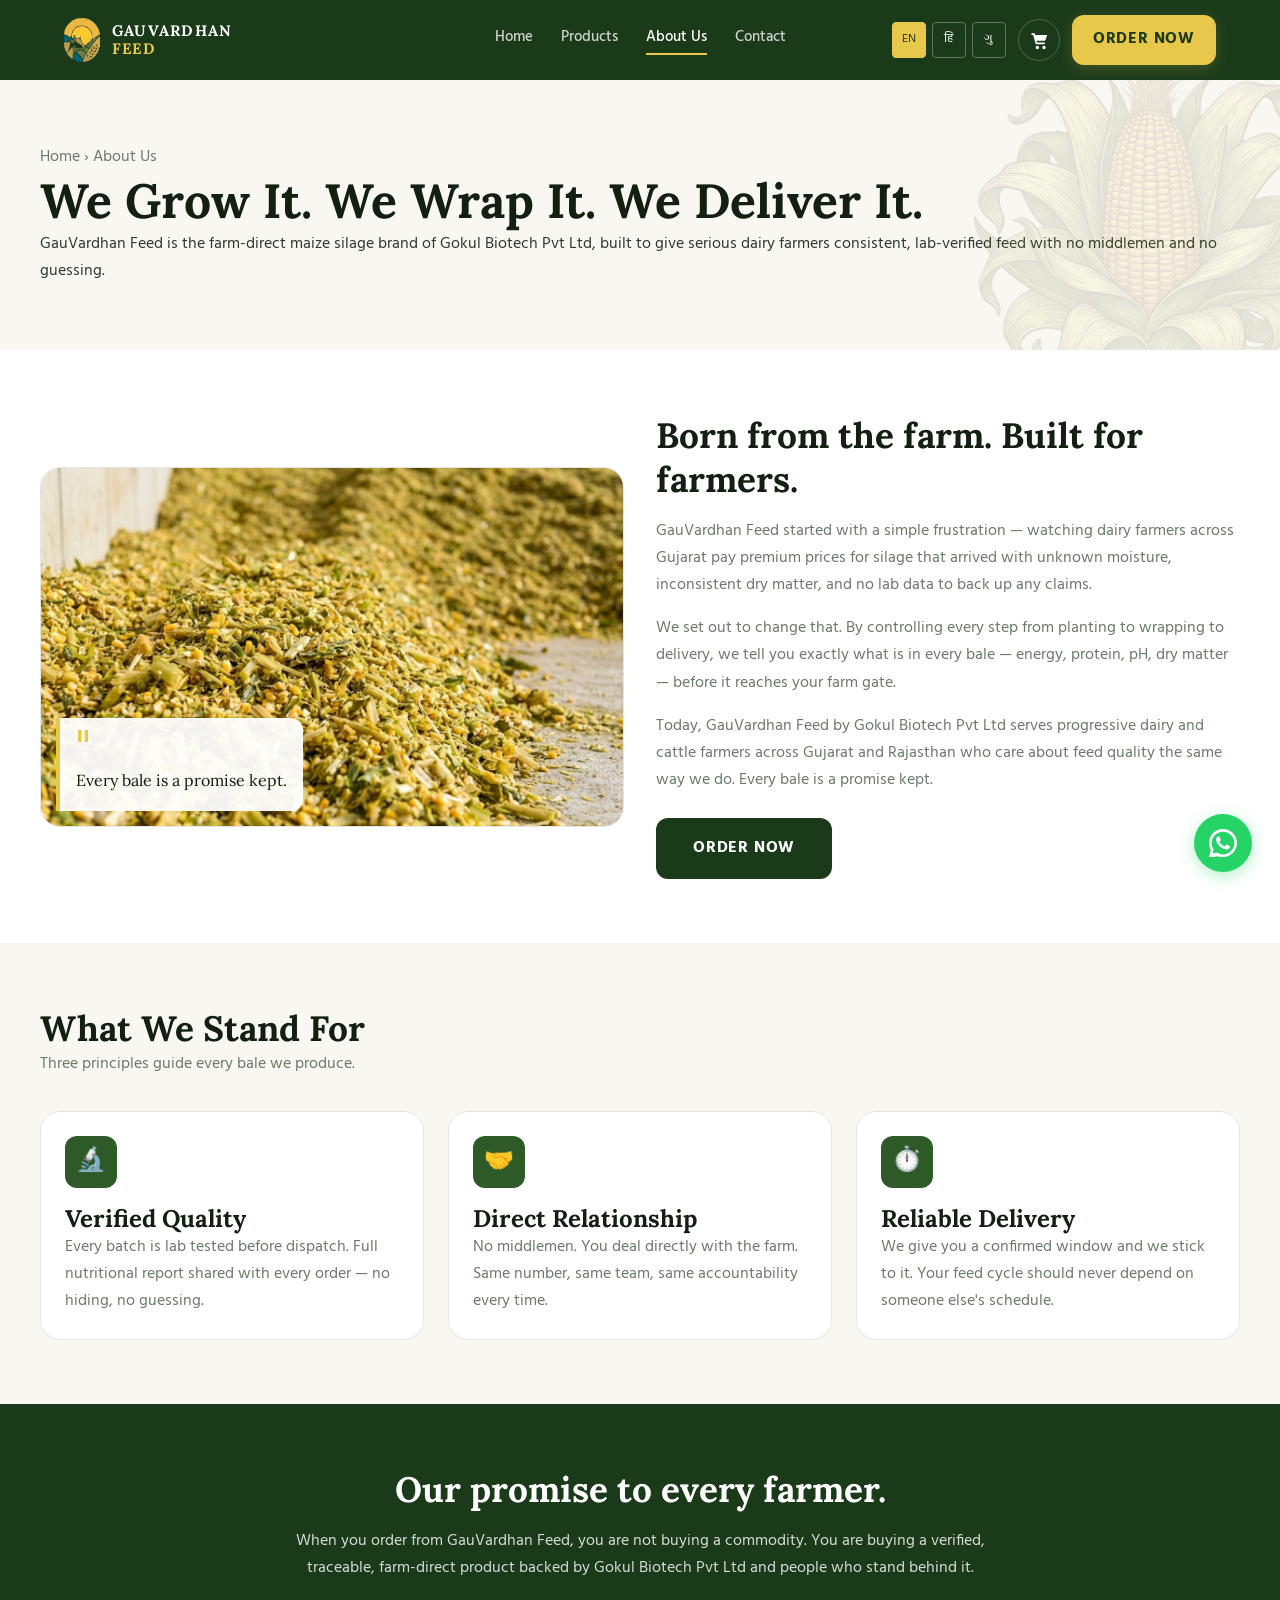
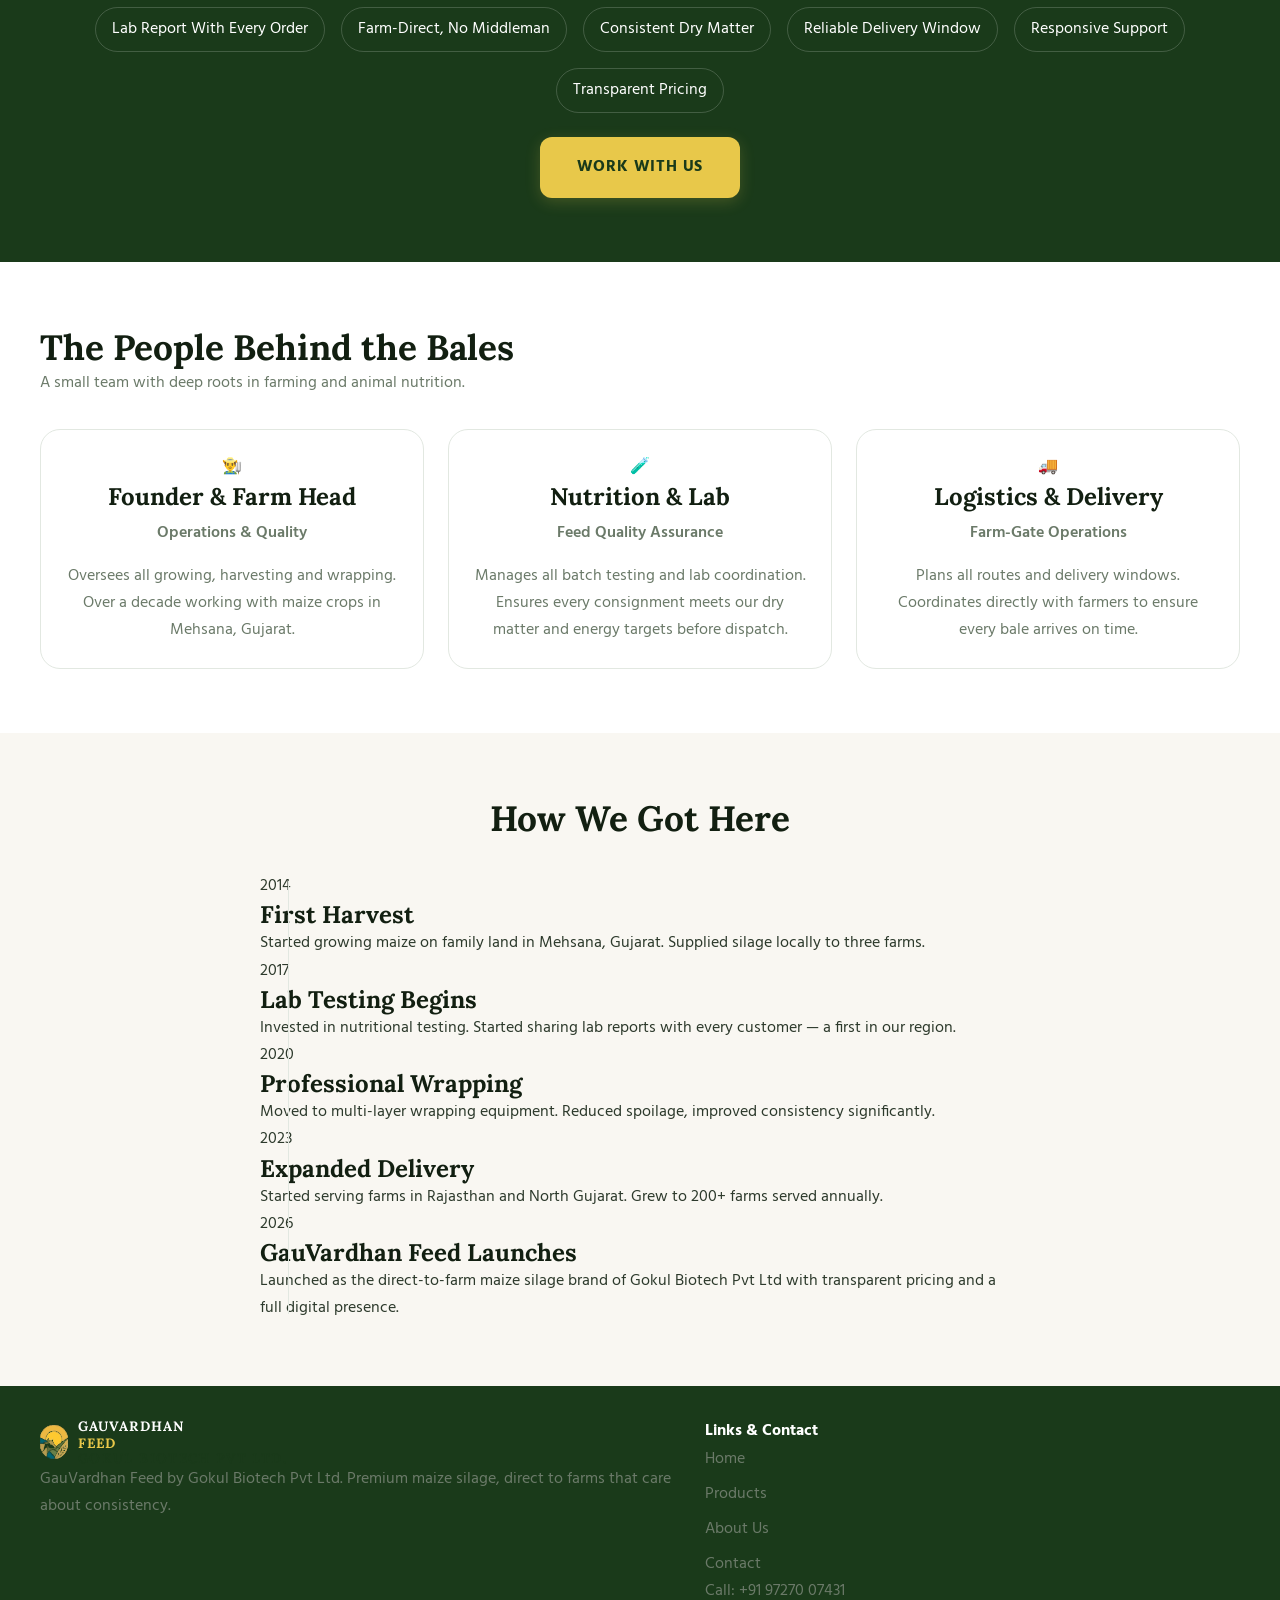
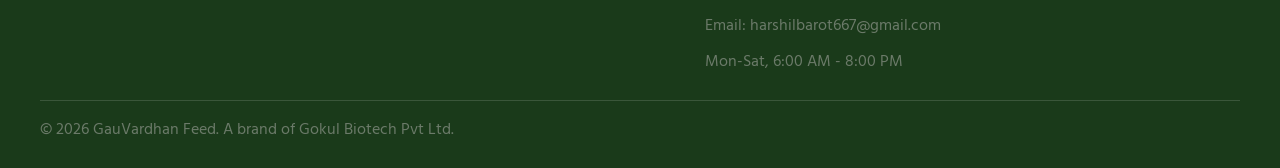
==== commit 6ddb413d: "feat: new logo, WebP images, skeleton loaders, floating WhatsApp, nav fallbacks, noscript, og-previe" ====
--- a/about.html
+++ b/about.html
@@ -1,25 +1,74 @@
 <!doctype html>
 <html lang="en">
+
 <head>
   <meta charset="UTF-8">
   <meta name="viewport" content="width=device-width,initial-scale=1">
   <title>About Us – GauVardhan Feed</title>
-  <meta name="description" content="Learn about GauVardhan Feed by Gokul Biotech Pvt Ltd — a farm-direct maize silage brand built for serious dairy farmers in Gujarat and Rajasthan.">
-  <link rel="icon" type="image/svg+xml" href="data:image/svg+xml,<svg xmlns='http://www.w3.org/2000/svg' viewBox='0 0 32 32'><rect width='32' height='32' rx='8' fill='%236B3A1F'/><text y='22' x='4' font-size='16'>GV</text></svg>">
+  <meta name="description"
+    content="Learn about GauVardhan Feed by Gokul Biotech Pvt Ltd — a farm-direct maize silage brand built for serious dairy farmers in Gujarat and Rajasthan.">
+  <link rel="icon" type="image/svg+xml"
+    href="data:image/svg+xml,<svg xmlns='http://www.w3.org/2000/svg' viewBox='0 0 32 32'><rect width='32' height='32' rx='8' fill='%236B3A1F'/><text y='22' x='4' font-size='16'>GV</text></svg>">
   <link rel="stylesheet" href="css/global.css">
   <link rel="preconnect" href="https://fonts.googleapis.com">
   <link rel="preconnect" href="https://fonts.gstatic.com" crossorigin>
-  <link href="https://fonts.googleapis.com/css2?family=Lora:wght@500;600;700&family=Hind:wght@400;500;600&family=Hind+Vadodara:wght@400;500;600&display=swap" rel="stylesheet">
+  <link
+    href="https://fonts.googleapis.com/css2?family=Lora:wght@500;600;700&family=Hind:wght@400;600&family=Baloo+Bhai+2:wght@400;600&display=swap"
+    rel="stylesheet">
   <link rel="stylesheet" href="css/about.css">
 </head>
+
 <body class="lang-en">
-  <a class="whatsapp-float" id="wa-link" href="https://wa.me/919727007431?text=Hi%2C%20I%20want%20to%20order%20maize%20silage%20bales" target="_blank" rel="noopener" aria-label="WhatsApp"><svg viewBox="0 0 24 24"><path d="M17.472 14.382c-.297-.149-1.758-.867-2.03-.967-.273-.099-.471-.148-.67.15-.197.297-.767.966-.94 1.164-.173.199-.347.223-.644.075-.297-.15-1.255-.463-2.39-1.475-.883-.788-1.48-1.761-1.653-2.059-.173-.297-.018-.458.13-.606.134-.133.298-.347.446-.52.149-.174.198-.298.298-.497.099-.198.05-.371-.025-.52-.075-.149-.669-1.612-.916-2.207-.242-.579-.487-.5-.669-.51-.173-.008-.371-.01-.57-.01-.198 0-.52.074-.792.372-.272.297-1.04 1.016-1.04 2.479 0 1.462 1.065 2.875 1.213 3.074.149.198 2.096 3.2 5.077 4.487.709.306 1.262.489 1.694.625.712.227 1.36.195 1.871.118.571-.085 1.758-.719 2.006-1.413.248-.694.248-1.289.173-1.413-.074-.124-.272-.198-.57-.347z"/><path d="M12 0C5.373 0 0 5.373 0 12c0 2.126.553 4.122 1.523 5.855L.057 23.886a.75.75 0 00.917.928l6.167-1.483A11.946 11.946 0 0012 24c6.627 0 12-5.373 12-12S18.627 0 12 0zm0 21.75a9.716 9.716 0 01-4.95-1.355l-.355-.212-3.668.882.924-3.574-.231-.368A9.718 9.718 0 012.25 12C2.25 6.615 6.615 2.25 12 2.25S21.75 6.615 21.75 12 17.385 21.75 12 21.75z"/></svg></a>
-  <header class="site-header" id="hdr"><div class="container"><nav class="nav-inner"><a href="index.html" class="nav-logo"><span class="logo-mark">■</span><span>GauVardhan Feed</span></a><div class="nav-links"><a href="index.html" class="nav-link" data-i18n="nav.home"></a><a href="product.html" class="nav-link" data-i18n="nav.products"></a><a href="about.html" class="nav-link nav-link--active" data-i18n="nav.about"></a><a href="contact.html" class="nav-link" data-i18n="nav.contact"></a></div><div class="nav-right"><div class="lang" id="lang"><button class="active" data-lang="en">EN</button><button data-lang="hi">&#2361;&#2367;</button><button data-lang="gu">&#2711;&#2753;</button></div><a href="checkout.html" class="cart-icon" id="cart-icon" aria-label="Cart"><svg viewBox="0 0 24 24"><path d="M7 4H3v2h2l2.6 9.59A2 2 0 0 0 9.52 17H19v-2H9.52l-.55-2H18a2 2 0 0 0 1.94-1.51L21.89 6H7.42l-.3-1.05A1.5 1.5 0 0 0 7 4zm3 15a2 2 0 1 0 0 4 2 2 0 0 0 0-4zm8 0a2 2 0 1 0 0 4 2 2 0 0 0 0-4z"/></svg><span class="cart-badge" id="cart-count">0</span></a><a href="checkout.html" class="btn-accent nav-cta" data-i18n="common.orderNow"></a><button class="nav-toggle" id="nav-toggle" type="button" aria-label="Toggle menu" aria-expanded="false" aria-controls="mobile-nav">☰</button></div></nav><nav class="mobile-nav" id="mobile-nav"><a href="index.html" class="nav-link" data-i18n="nav.home"></a><a href="product.html" class="nav-link" data-i18n="nav.products"></a><a href="about.html" class="nav-link nav-link--active" data-i18n="nav.about"></a><a href="contact.html" class="nav-link" data-i18n="nav.contact"></a></nav></div></header>
+  <noscript>
+    <div style="background:#6B3A1F;color:#fff;text-align:center;padding:16px;font-size:16px;">
+      Please enable JavaScript to view this site, or
+      <a href="https://wa.me/919727007431" style="color:#FFD700;">order directly on WhatsApp</a>.
+    </div>
+  </noscript>
+  <a class="whatsapp-float" id="wa-link"
+    href="https://wa.me/919727007431?text=Hi%2C%20I%20want%20to%20order%20maize%20silage%20bales" target="_blank"
+    rel="noopener" aria-label="WhatsApp"><svg viewBox="0 0 24 24">
+      <path
+        d="M17.472 14.382c-.297-.149-1.758-.867-2.03-.967-.273-.099-.471-.148-.67.15-.197.297-.767.966-.94 1.164-.173.199-.347.223-.644.075-.297-.15-1.255-.463-2.39-1.475-.883-.788-1.48-1.761-1.653-2.059-.173-.297-.018-.458.13-.606.134-.133.298-.347.446-.52.149-.174.198-.298.298-.497.099-.198.05-.371-.025-.52-.075-.149-.669-1.612-.916-2.207-.242-.579-.487-.5-.669-.51-.173-.008-.371-.01-.57-.01-.198 0-.52.074-.792.372-.272.297-1.04 1.016-1.04 2.479 0 1.462 1.065 2.875 1.213 3.074.149.198 2.096 3.2 5.077 4.487.709.306 1.262.489 1.694.625.712.227 1.36.195 1.871.118.571-.085 1.758-.719 2.006-1.413.248-.694.248-1.289.173-1.413-.074-.124-.272-.198-.57-.347z" />
+      <path
+        d="M12 0C5.373 0 0 5.373 0 12c0 2.126.553 4.122 1.523 5.855L.057 23.886a.75.75 0 00.917.928l6.167-1.483A11.946 11.946 0 0012 24c6.627 0 12-5.373 12-12S18.627 0 12 0zm0 21.75a9.716 9.716 0 01-4.95-1.355l-.355-.212-3.668.882.924-3.574-.231-.368A9.718 9.718 0 012.25 12C2.25 6.615 6.615 2.25 12 2.25S21.75 6.615 21.75 12 17.385 21.75 12 21.75z" />
+    </svg></a>
+  <header class="site-header" id="hdr">
+    <div class="container">
+      <nav class="nav-inner"><a href="index.html" class="nav-logo"><img src="images/GV-LOGO.svg" alt="GauVardhan Feed"
+            class="logo-img"><span class="logo-text"><span class="logo-line logo-line--top">GauVardhan</span><span
+              class="logo-line logo-line--bottom">Feed</span></span></a>
+        <div class="nav-links"><a href="index.html" class="nav-link" data-i18n="nav.home">Home</a><a href="product.html"
+            class="nav-link" data-i18n="nav.products">Products</a><a href="about.html" class="nav-link nav-link--active"
+            data-i18n="nav.about">About</a><a href="contact.html" class="nav-link" data-i18n="nav.contact">Contact</a>
+        </div>
+        <div class="nav-right">
+          <div class="lang" id="lang"><button class="active" data-lang="en">EN</button><button
+              data-lang="hi">&#2361;&#2367;</button><button data-lang="gu">&#2711;&#2753;</button></div><a
+            href="checkout.html" class="cart-icon" id="cart-icon" aria-label="Cart"><svg viewBox="0 0 24 24">
+              <path
+                d="M7 4H3v2h2l2.6 9.59A2 2 0 0 0 9.52 17H19v-2H9.52l-.55-2H18a2 2 0 0 0 1.94-1.51L21.89 6H7.42l-.3-1.05A1.5 1.5 0 0 0 7 4zm3 15a2 2 0 1 0 0 4 2 2 0 0 0 0-4zm8 0a2 2 0 1 0 0 4 2 2 0 0 0 0-4z" />
+            </svg><span class="cart-badge" id="cart-count">0</span></a><a href="checkout.html"
+            class="btn-accent nav-cta" data-i18n="common.orderNow"></a><button class="nav-toggle" id="nav-toggle"
+            type="button" aria-label="Toggle menu" aria-expanded="false" aria-controls="mobile-nav">☰</button>
+        </div>
+      </nav>
+      <nav class="mobile-nav" id="mobile-nav"><a href="index.html" class="nav-link" data-i18n="nav.home">Home</a><a
+          href="product.html" class="nav-link" data-i18n="nav.products">Products</a><a href="about.html"
+          class="nav-link nav-link--active" data-i18n="nav.about">About</a><a href="contact.html" class="nav-link"
+          data-i18n="nav.contact">Contact</a>
+        <div class="lang" id="lang-mobile"><button class="active" data-lang="en">EN</button><button
+            data-lang="hi">हिं</button><button data-lang="gu">ગુ</button></div>
+      </nav>
+    </div>
+  </header>
   <main>
     <section class="page-hero reveal section-cream">
-      <img class="about-hero-corn" src="images/Cutout2.png" alt="" aria-hidden="true" width="400" height="400" fetchpriority="high">
+      <img class="about-hero-corn" src="images/Cutout2.png" alt="" aria-hidden="true" width="400" height="400"
+        fetchpriority="high">
       <div class="container">
-        <div class="breadcrumb"><a href="index.html" data-i18n="nav.home"></a>&nbsp;›&nbsp;<span class="cur" data-i18n="nav.about"></span></div>
+        <div class="breadcrumb"><a href="index.html" data-i18n="nav.home"></a>&nbsp;›&nbsp;<span class="cur"
+            data-i18n="nav.about"></span></div>
         <h1 data-i18n="about.h1"></h1>
         <p data-i18n="about.sub"></p>
       </div>
@@ -27,7 +76,8 @@
     <section class="reveal section-white">
       <div class="container story-grid">
         <div class="img-wrap">
-          <img class="farm-img" src="images/Gemini_Generated_Image_jwi8fnjwi8fnjwi8.png" alt="Maize silage farm" width="800" height="500" loading="lazy">
+          <img class="farm-img" src="images/Gemini_Generated_Image_jwi8fnjwi8fnjwi8.png" alt="Maize silage farm"
+            width="800" height="500" loading="lazy">
           <div class="pull-quote">
             <div class="pq-mark">"</div>
             <p class="pq-text" data-i18n="about.quote"></p>
@@ -42,15 +92,73 @@
         </div>
       </div>
     </section>
-    <section class="reveal section-cream"><div class="container"><div class="section-head"><h2 data-i18n="about.valT"></h2><p data-i18n="about.valS"></p></div><div class="vgrid" id="vals"></div></div></section>
-    <section class="promise-band reveal"><div class="container"><h2 data-i18n="about.promT"></h2><p data-i18n="about.promS"></p><div class="pills" id="pills"></div><a href="contact.html" class="btn-accent" data-i18n="about.promCta"></a></div></section>
-    <section class="reveal section-white"><div class="container"><div class="section-head"><h2 data-i18n="about.teamT"></h2><p data-i18n="about.teamS"></p></div><div class="tgrid" id="team"></div></div></section>
-    <section class="reveal section-cream"><div class="container"><div class="section-head centered"><h2 data-i18n="about.milT"></h2></div><div class="tl-wrap" id="tl"></div></div></section>
+    <section class="reveal section-cream">
+      <div class="container">
+        <div class="section-head">
+          <h2 data-i18n="about.valT"></h2>
+          <p data-i18n="about.valS"></p>
+        </div>
+        <div class="vgrid" id="vals">
+          <div class="skeleton-card"></div>
+          <div class="skeleton-card"></div>
+          <div class="skeleton-card"></div>
+        </div>
+      </div>
+    </section>
+    <section class="promise-band reveal">
+      <div class="container">
+        <h2 data-i18n="about.promT"></h2>
+        <p data-i18n="about.promS"></p>
+        <div class="pills" id="pills">
+          <div class="skeleton-card"></div>
+          <div class="skeleton-card"></div>
+        </div><a href="contact.html" class="btn-accent" data-i18n="about.promCta"></a>
+      </div>
+    </section>
+    <section class="reveal section-white">
+      <div class="container">
+        <div class="section-head">
+          <h2 data-i18n="about.teamT"></h2>
+          <p data-i18n="about.teamS"></p>
+        </div>
+        <div class="tgrid" id="team">
+          <div class="skeleton-card"></div>
+          <div class="skeleton-card"></div>
+        </div>
+      </div>
+    </section>
+    <section class="reveal section-cream">
+      <div class="container">
+        <div class="section-head centered">
+          <h2 data-i18n="about.milT"></h2>
+        </div>
+        <div class="tl-wrap" id="tl">
+          <div class="skeleton-card"></div>
+        </div>
+      </div>
+    </section>
   </main>
-  <footer><div class="container fgrid"><div><a href="index.html" class="nav-logo footer-logo"><span class="logo-mark">■</span><span>GauVardhan Feed</span></a><p class="ftag" data-i18n="f.tag"></p></div><div><h4 data-i18n="f.t"></h4><div class="flinks"><a href="index.html" data-i18n="nav.home"></a><a href="product.html" data-i18n="nav.products"></a><a href="about.html" data-i18n="nav.about"></a><a href="contact.html" data-i18n="nav.contact"></a></div><div class="fct"><a href="tel:+919727007431" data-i18n="f.call"></a><a href="mailto:harshilbarot667@gmail.com" data-i18n="f.mail"></a><span data-i18n="f.h"></span></div></div></div><div class="container copy" data-i18n="f.c"></div></footer>
+  <footer>
+    <div class="container fgrid">
+      <div><a href="index.html" class="nav-logo footer-logo"><img src="images/GV-LOGO.svg" alt="GauVardhan Feed"
+            class="logo-img"><span class="logo-text"><span class="logo-line logo-line--top">GauVardhan</span><span
+              class="logo-line logo-line--bottom">Feed</span><span class="logo-line logo-line--subtitle">GOKUL BIOTECH
+              PVT LTD.</span></span></a>
+        <p class="ftag" data-i18n="f.tag"></p>
+      </div>
+      <div>
+        <h4 data-i18n="f.t"></h4>
+        <div class="flinks"><a href="index.html" data-i18n="nav.home">Home</a><a href="product.html"
+            data-i18n="nav.products">Products</a><a href="about.html" data-i18n="nav.about">About</a><a
+            href="contact.html" data-i18n="nav.contact">Contact</a></div>
+        <div class="fct"><a href="tel:+919727007431" data-i18n="f.call"></a><a href="mailto:harshilbarot667@gmail.com"
+            data-i18n="f.mail"></a><span data-i18n="f.h"></span></div>
+      </div>
+    </div>
+    <div class="container copy" data-i18n="f.c"></div>
+  </footer>
   <script type="module" src="js/cart.js"></script>
   <script type="module" src="js/about.js"></script>
 </body>
-</html>
 
-
+</html>
--- a/css/global.css
+++ b/css/global.css
@@ -319,14 +319,29 @@
   padding: var(--space-24) 0;
 }
 
-body.lang-hi {
+:lang(hi) {
   --font-body: "Hind", sans-serif;
   --font-heading: "Hind", sans-serif;
 }
 
-body.lang-gu {
-  --font-body: var(--font-body-guj);
-  --font-heading: var(--font-body-guj);
+:lang(gu) {
+  --font-body: "Baloo Bhai 2", sans-serif;
+  --font-heading: "Baloo Bhai 2", sans-serif;
+}
+
+:lang(hi), :lang(gu) {
+  font-weight: 400;
+}
+
+:lang(hi) h1, :lang(hi) h2, :lang(hi) h3, :lang(hi) h4, :lang(hi) h5, :lang(hi) h6,
+:lang(gu) h1, :lang(gu) h2, :lang(gu) h3, :lang(gu) h4, :lang(gu) h5, :lang(gu) h6,
+:lang(hi) .btn-primary, :lang(gu) .btn-primary,
+:lang(hi) .btn-accent, :lang(gu) .btn-accent,
+:lang(hi) .btn-gold, :lang(gu) .btn-gold,
+:lang(hi) .nav-cta, :lang(gu) .nav-cta,
+:lang(hi) strong, :lang(gu) strong,
+:lang(hi) b, :lang(gu) b {
+  font-weight: 600;
 }
 
 *,
@@ -566,30 +581,67 @@
 .nav-logo {
   color: var(--clr-bg-white);
   font-family: var(--font-heading);
-  font-size: 1.25rem;
   font-weight: 700;
   text-decoration: none;
   display: flex;
   align-items: center;
-  gap: 8px;
+  gap: 12px;
   white-space: nowrap;
-}
-
-@media (max-width: 380px) {
-  .nav-logo {
-    font-size: 1.1rem;
-  }
-}
-
-.nav-logo .logo-mark {
+  flex: 1;
+}
+
+.nav-logo .logo-img {
+  width: 36px;
+  height: auto;
+  display: block;
+}
+
+.nav-logo .logo-text {
+  display: flex;
+  flex-direction: column;
+  gap: 0;
+  line-height: 1.2;
+}
+
+.nav-logo .logo-line {
+  display: block;
+  text-transform: uppercase;
+  letter-spacing: 0.08em;
+  font-size: 0.95rem;
+}
+
+.nav-logo .logo-line--top {
+  color: var(--clr-bg-white);
+}
+
+.nav-logo .logo-line--bottom {
   color: var(--clr-accent);
-  font-size: 1rem;
+}
+
+.nav-logo .logo-line--subtitle {
+  font-size: 0.6rem;
+  color: var(--clr-primary);
+  font-weight: 600;
+  letter-spacing: 0.1em;
+  line-height: 1.1;
+}
+
+.nav-logo.footer-logo {
+  gap: 10px;
+}
+
+.nav-logo.footer-logo .logo-img {
+  width: 28px;
+}
+
+.nav-logo.footer-logo .logo-line {
+  font-size: 0.85rem;
 }
 
 .nav-links {
   display: flex;
   gap: 1.75rem;
-  margin: 0 auto;
+  flex: 0 0 auto;
 }
 
 .nav-link {
@@ -612,6 +664,8 @@
   display: flex;
   align-items: center;
   gap: 12px;
+  flex: 1;
+  justify-content: flex-end;
 }
 
 .lang {
@@ -772,3 +826,34 @@
     font-size: 0.72rem;
   }
 }
+
+/* ── Very small screens: hide lang from nav, show in mobile menu ── */
+@media (max-width: 400px) {
+  .nav-right .lang {
+    display: none; /* Hidden from top bar — shown inside mobile-nav instead */
+  }
+
+  .mobile-nav .lang {
+    display: flex;
+    gap: 6px;
+    padding: 0.7rem 0;
+    border-bottom: 1px solid rgba(255, 255, 255, 0.08);
+  }
+
+  .mobile-nav .lang button {
+    min-width: 36px;
+    padding: 6px 10px;
+    font-size: 0.82rem;
+    background: transparent;
+    border: 1px solid rgba(255, 255, 255, 0.3);
+    border-radius: 4px;
+    color: var(--clr-bg-white);
+    cursor: pointer;
+  }
+
+  .mobile-nav .lang button.active {
+    background: var(--clr-accent);
+    color: var(--clr-primary);
+    border-color: var(--clr-accent);
+  }
+}
--- a/css/about.css
+++ b/css/about.css
@@ -249,6 +249,19 @@
   transform: none;
 }
 
+.skeleton-card {
+  background: linear-gradient(90deg, #f0f0f0 25%, #e0e0e0 50%, #f0f0f0 75%);
+  background-size: 200% 100%;
+  animation: shimmer 1.5s infinite;
+  border-radius: 8px;
+  height: 200px;
+}
+
+@keyframes shimmer {
+  0% { background-position: 200% 0; }
+  100% { background-position: -200% 0; }
+}
+
 .js .reveal {
   opacity: 0;
   transform: translateY(24px);
